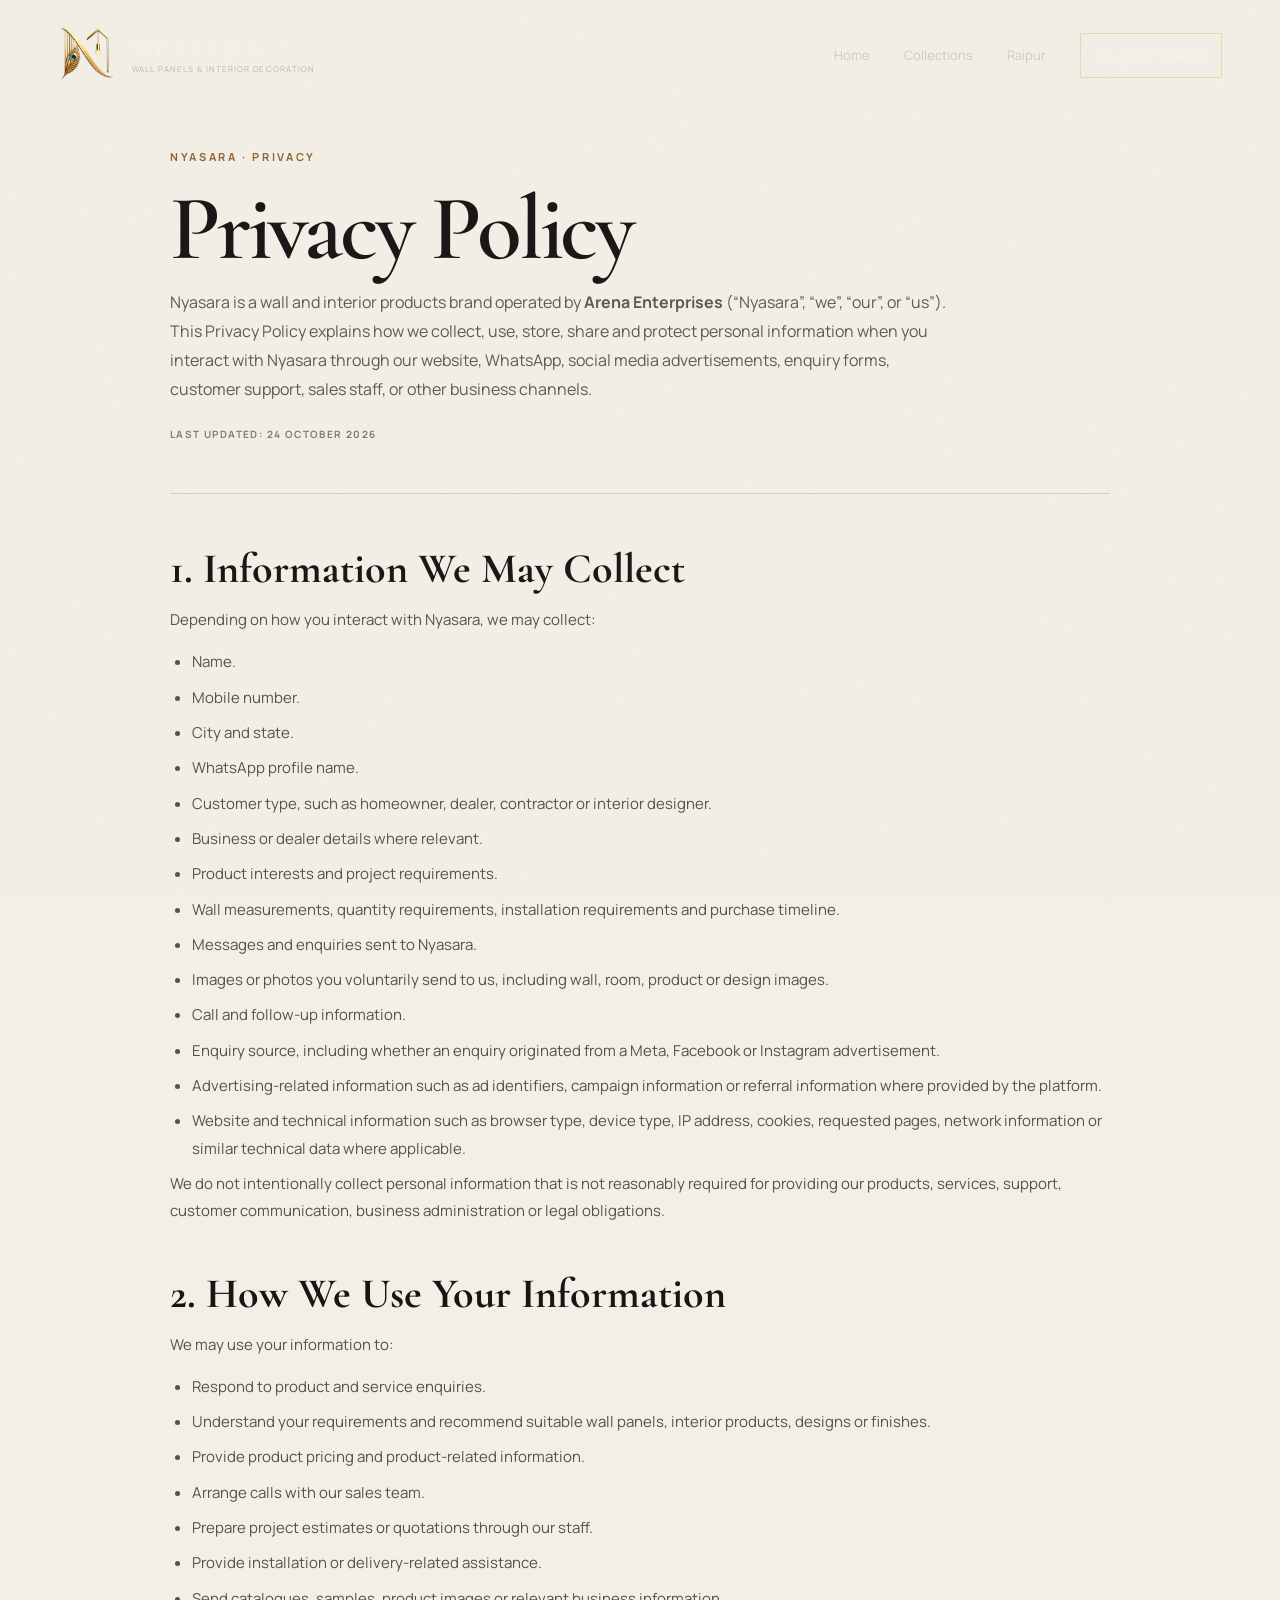
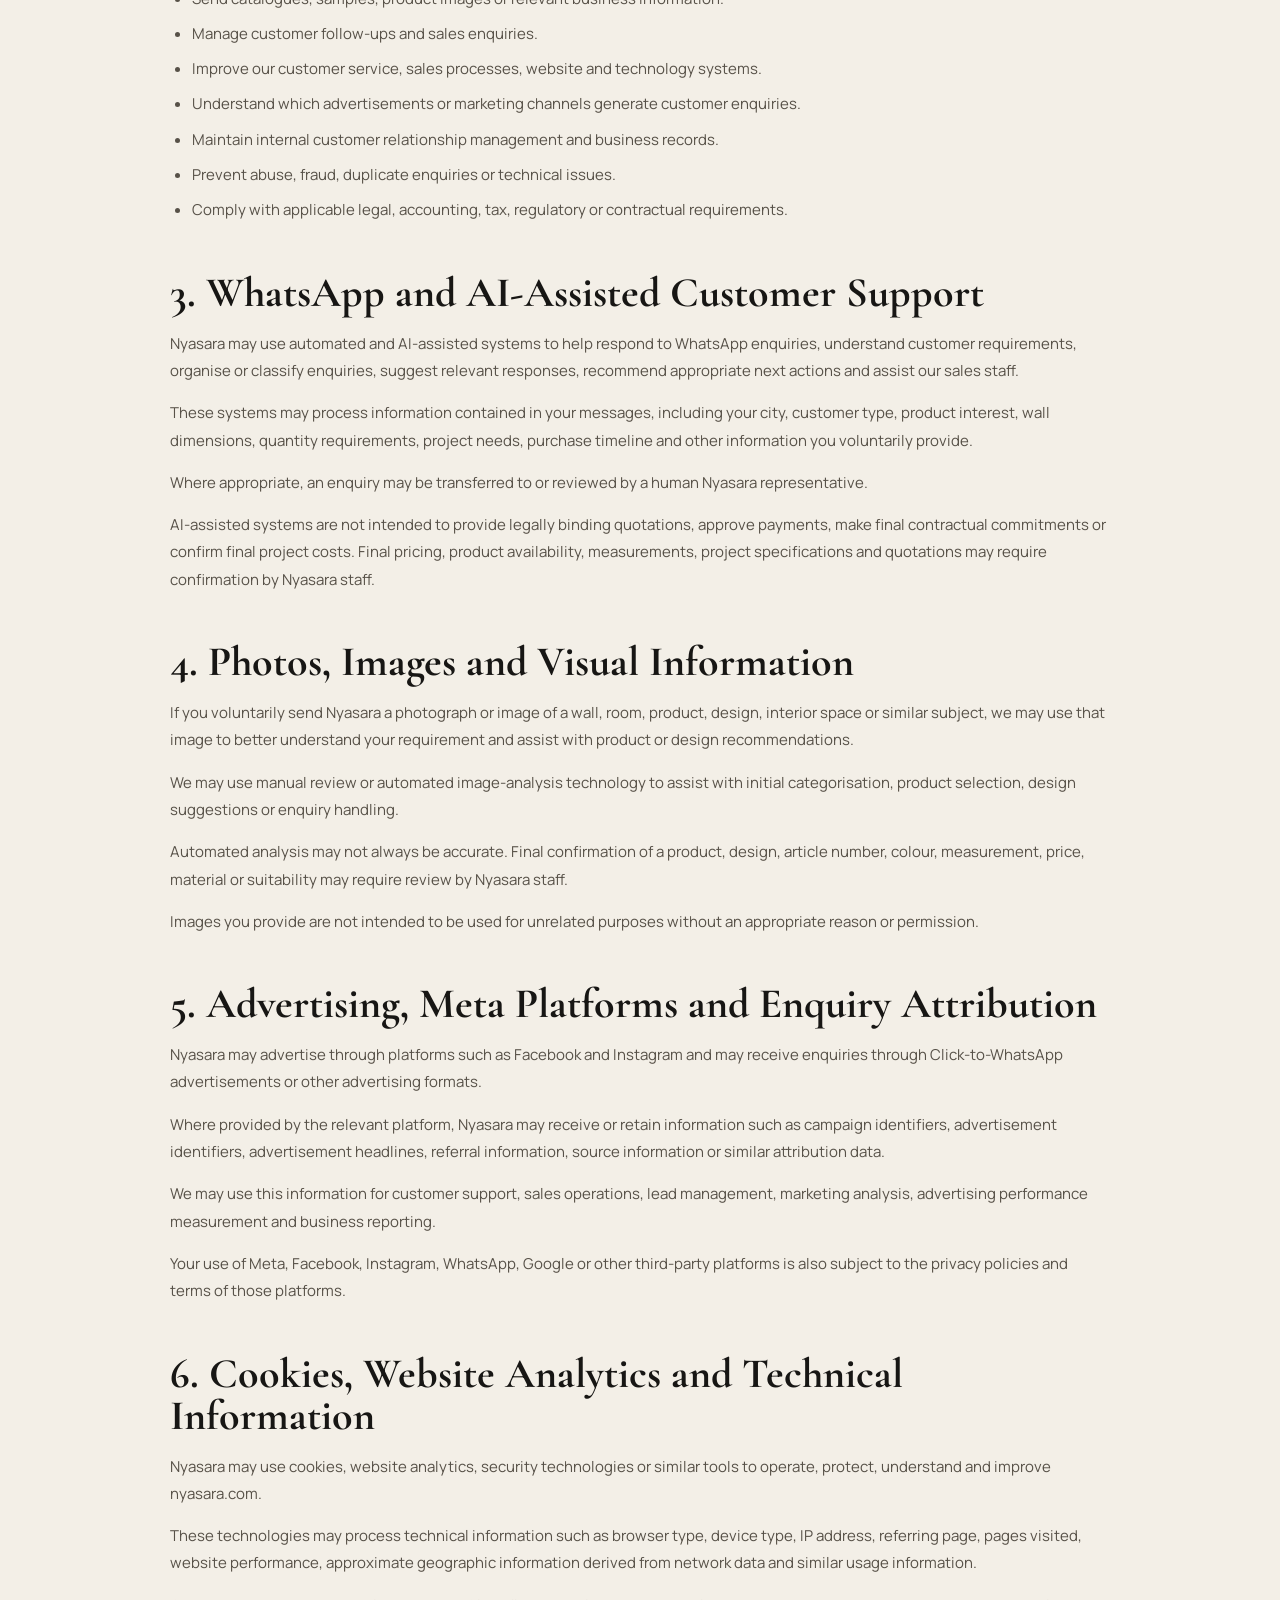
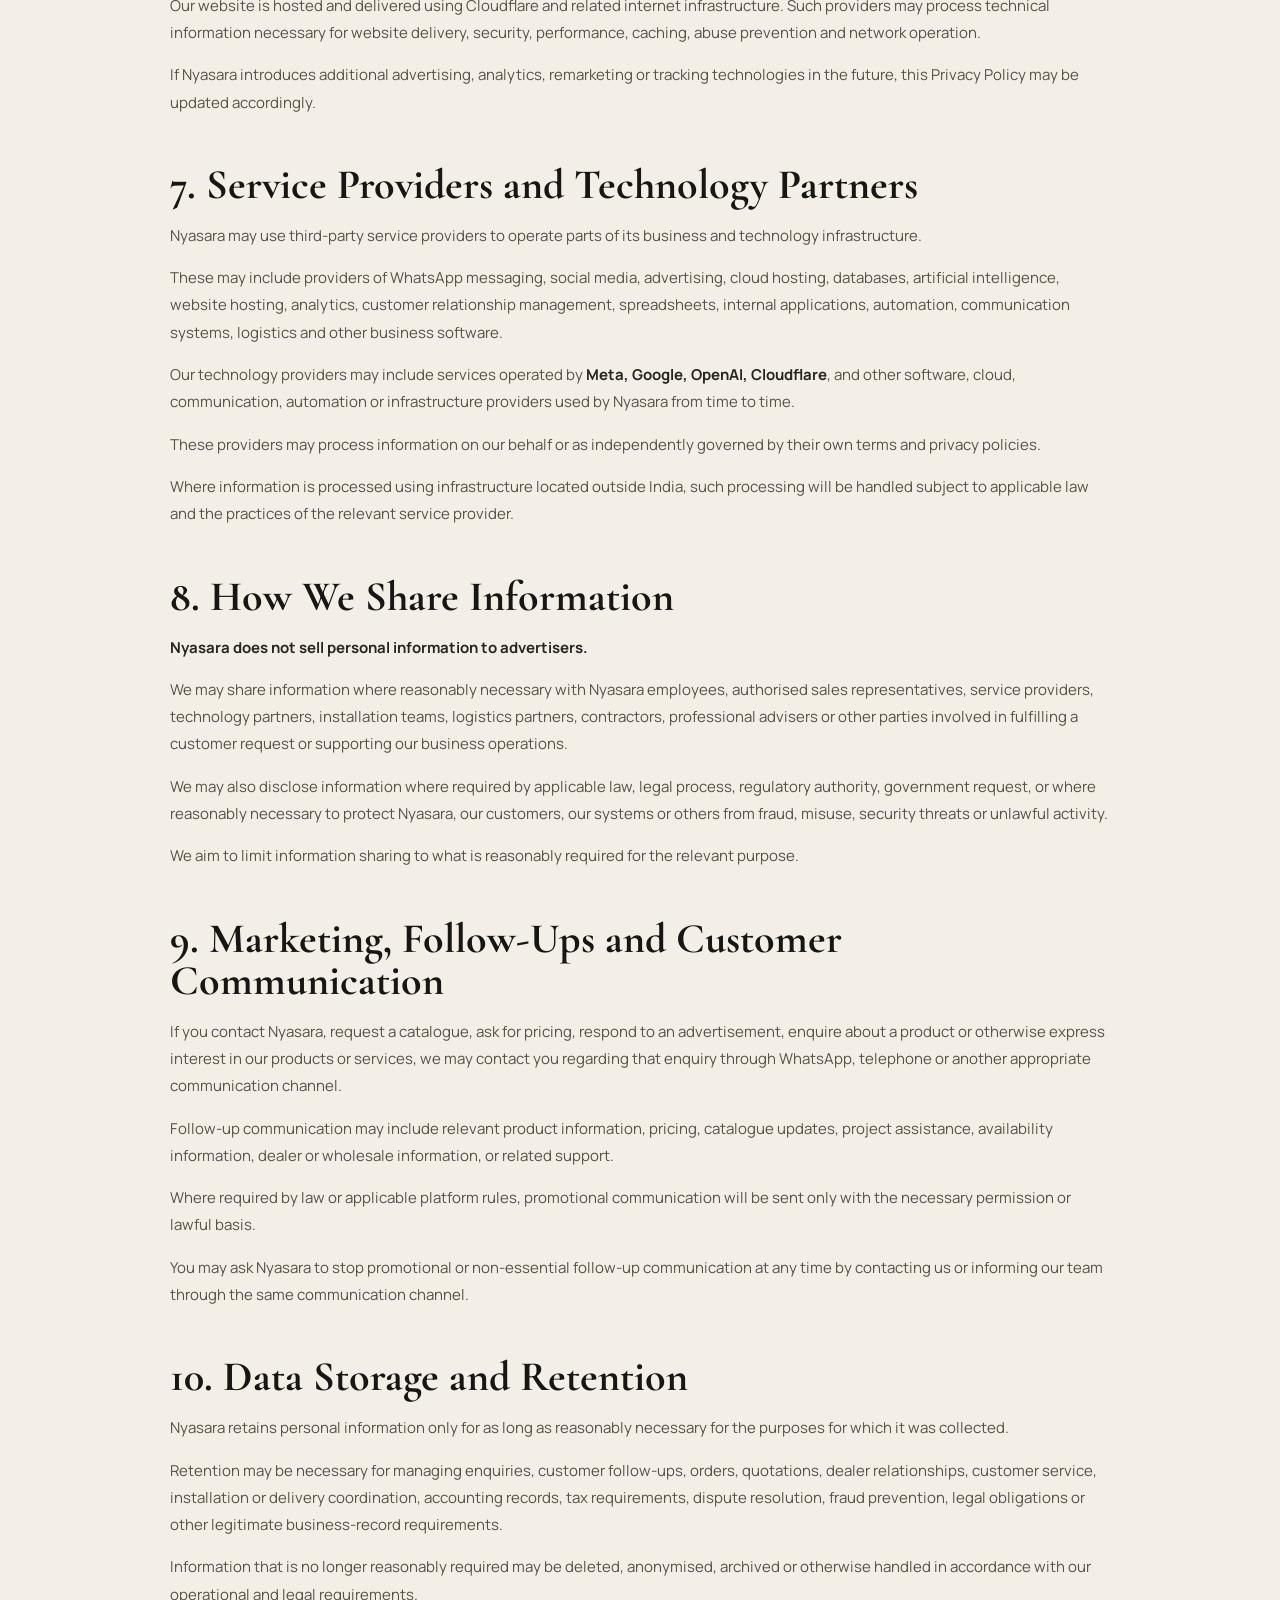
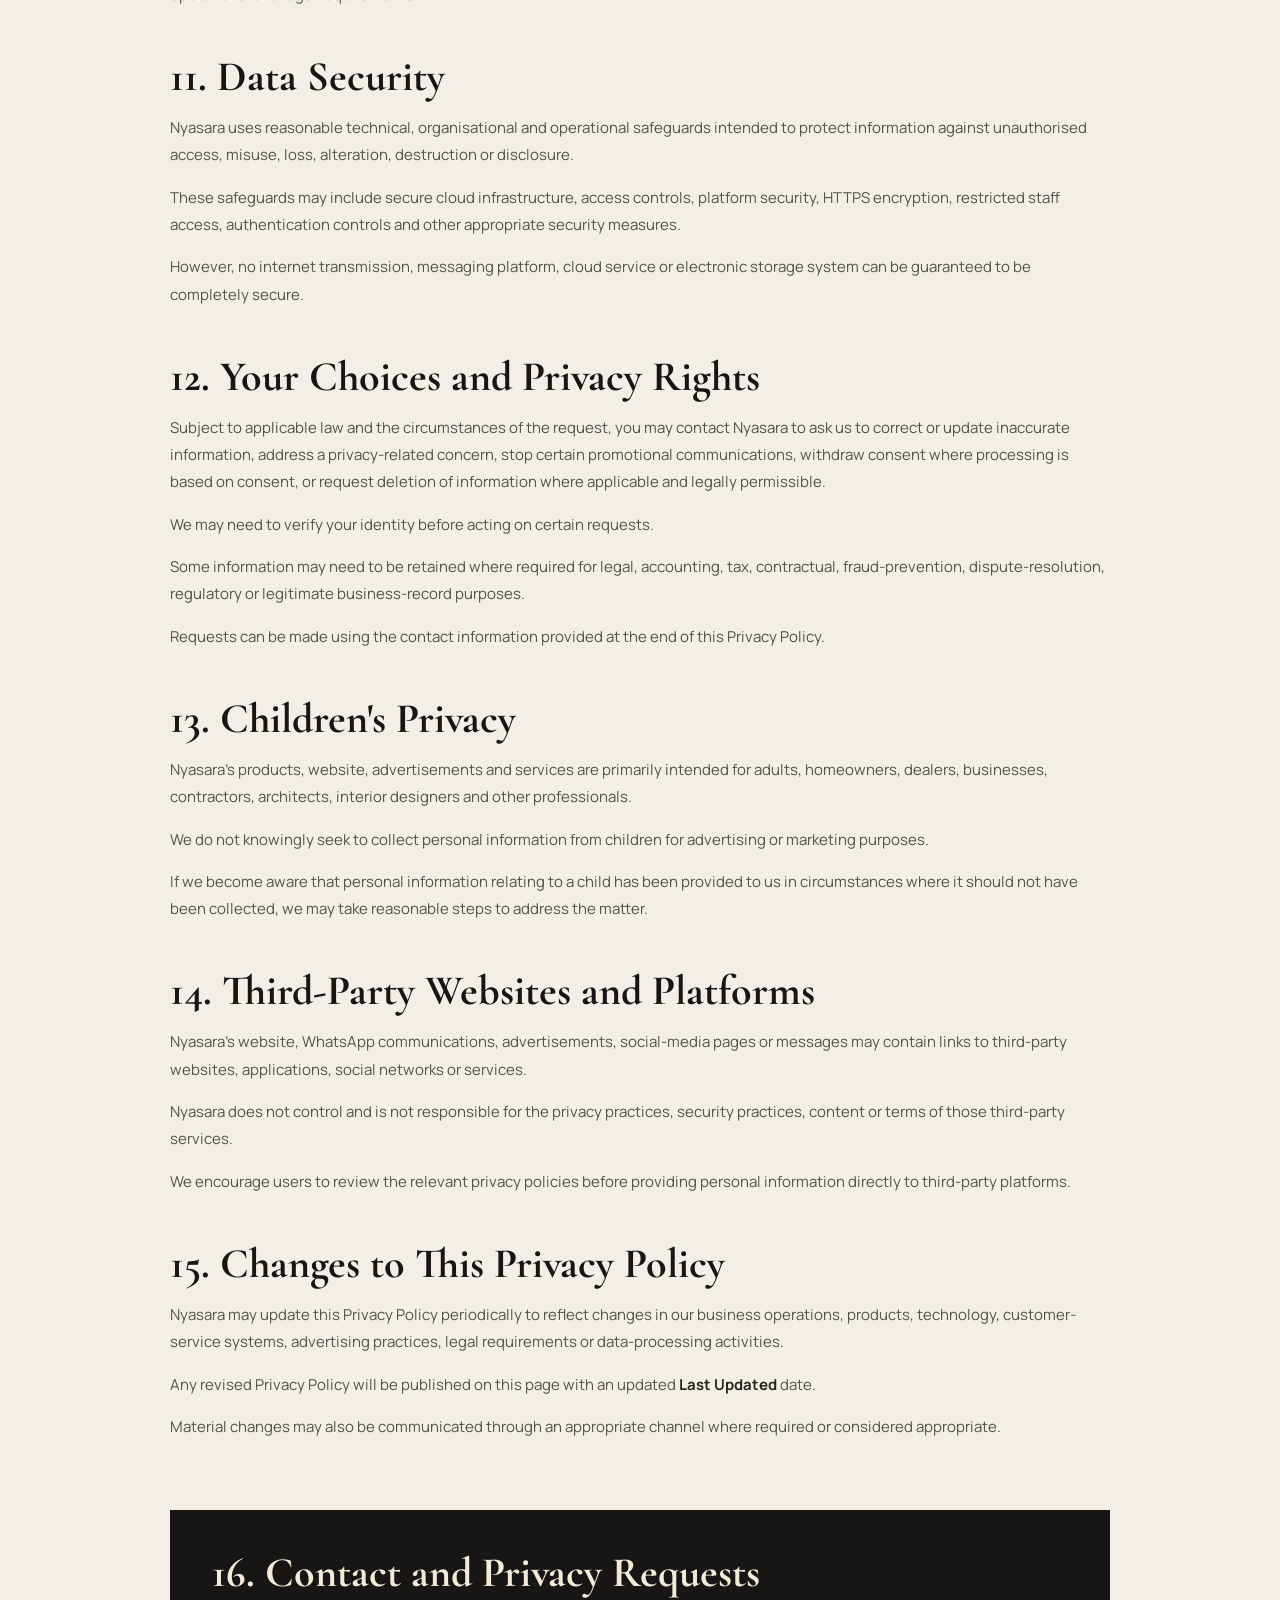
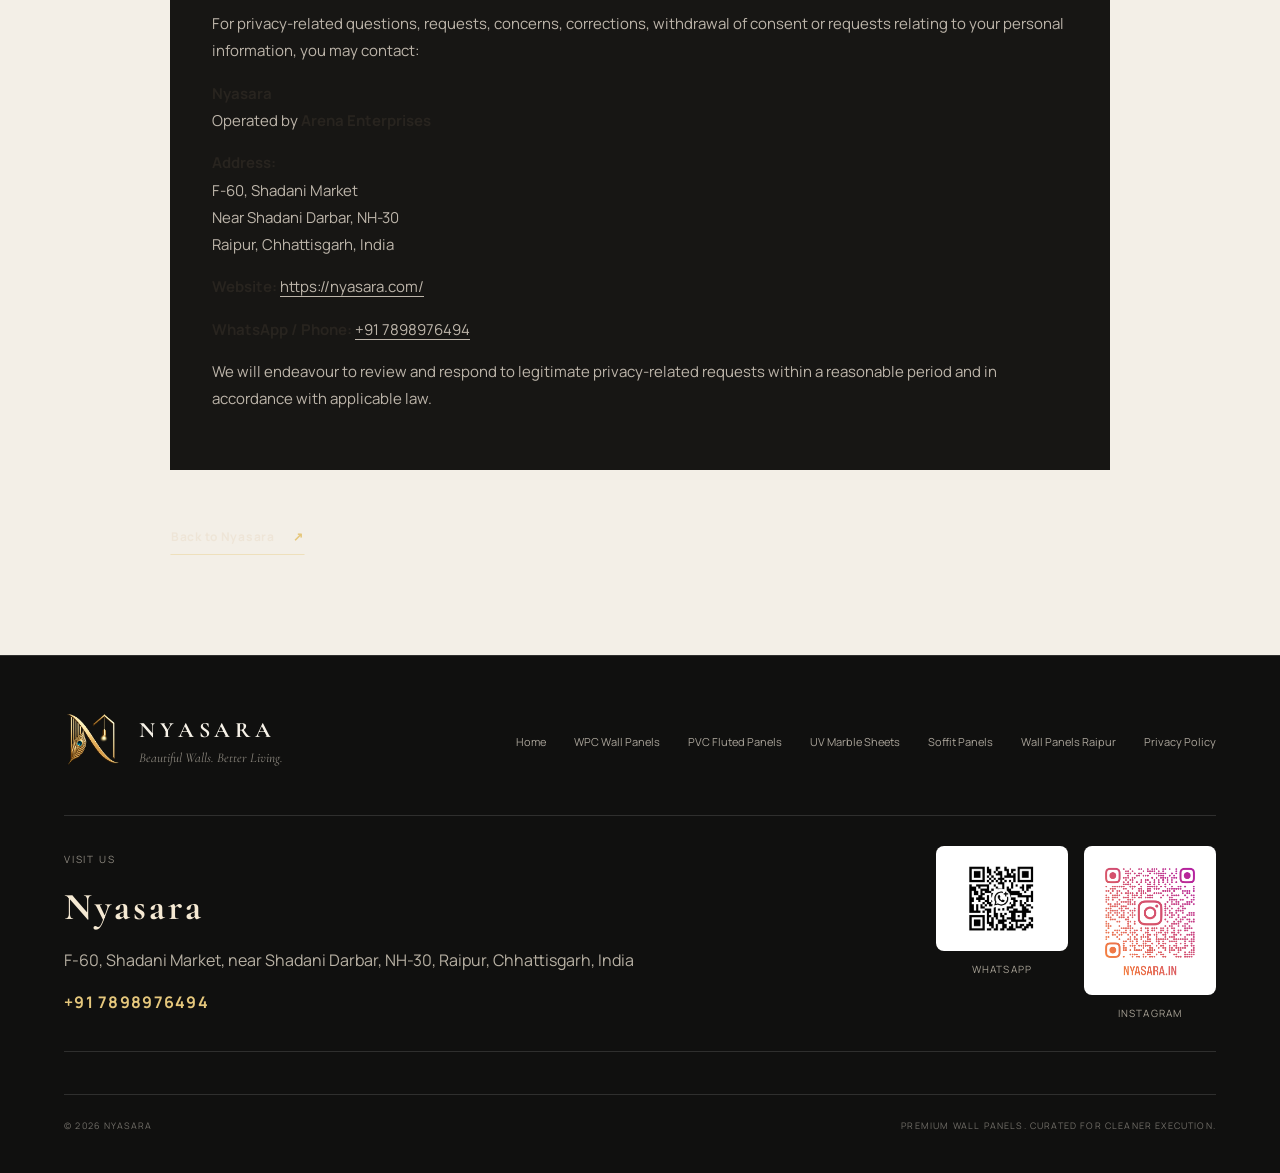
==== privacy-policy/index.html @ 308f6e04 "Rename └── index.html to index.html" ====
<!DOCTYPE html>
<html lang="en">
<head>
  <meta charset="UTF-8" />
  <meta name="viewport" content="width=device-width, initial-scale=1.0" />

  <meta
    name="description"
    content="Read the Nyasara Privacy Policy to understand how Arena Enterprises collects, uses, stores and protects information shared through nyasara.com, WhatsApp, social media, advertisements and customer support."
  />

  <meta name="theme-color" content="#10100f" />

  <title>Privacy Policy | Nyasara</title>

  <link rel="canonical" href="https://nyasara.com/privacy-policy/" />

  <link
    rel="icon"
    type="image/png"
    sizes="192x192"
    href="/assets/favicon-nyasara-192.png"
  />

  <link rel="preconnect" href="https://fonts.googleapis.com">
  <link rel="preconnect" href="https://fonts.gstatic.com" crossorigin>
  <link
    href="https://fonts.googleapis.com/css2?family=Cormorant+Garamond:wght@500;600;700&family=Manrope:wght@400;500;600;700&display=swap"
    rel="stylesheet"
  >

  <link rel="stylesheet" href="/styles.css" />

  <style>
    .privacy-page {
      min-height: 100vh;
      padding: 148px 24px 100px;
      background: #f3efe7;
      color: #171614;
    }

    .privacy-wrap {
      max-width: 940px;
      margin: 0 auto;
    }

    .privacy-hero {
      padding-bottom: 48px;
      margin-bottom: 54px;
      border-bottom: 1px solid rgba(23, 22, 20, .14);
    }

    .privacy-hero h1 {
      margin: 10px 0 18px;
      font-family: "Cormorant Garamond", serif;
      font-size: clamp(56px, 8vw, 92px);
      line-height: .9;
      letter-spacing: -.035em;
      color: #171614;
    }

    .privacy-hero > p:not(.eyebrow) {
      max-width: 790px;
      margin: 0;
      color: #5f594f;
      font-size: 16px;
      line-height: 1.8;
    }

    .privacy-updated {
      display: inline-block;
      margin-top: 22px;
      color: #857b6d;
      font-size: 10px;
      font-weight: 700;
      letter-spacing: .14em;
      text-transform: uppercase;
    }

    .privacy-section {
      margin-bottom: 48px;
    }

    .privacy-section h2 {
      margin: 0 0 16px;
      font-family: "Cormorant Garamond", serif;
      font-size: clamp(31px, 4vw, 42px);
      line-height: 1;
      color: #171614;
    }

    .privacy-section p,
    .privacy-section li {
      color: #575148;
      font-size: 15px;
      line-height: 1.82;
    }

    .privacy-section p {
      margin: 0 0 15px;
    }

    .privacy-section ul {
      margin: 14px 0 0;
      padding-left: 22px;
    }

    .privacy-section li {
      margin-bottom: 8px;
    }

    .privacy-section strong {
      color: #28241f;
    }

    .privacy-note {
      margin: 54px 0;
      padding: 28px 30px;
      border-left: 3px solid #b88a45;
      background: #e8e0d3;
    }

    .privacy-note p {
      margin: 0;
      color: #50483f;
    }

    .privacy-contact {
      margin-top: 70px;
      padding: 42px;
      background: #171614;
      color: #fff;
    }

    .privacy-contact h2 {
      color: #f4ead8;
    }

    .privacy-contact p,
    .privacy-contact a {
      color: #bdb5aa;
    }

    .privacy-contact a {
      text-decoration: underline;
      text-underline-offset: 4px;
    }

    .privacy-back {
      margin-top: 44px;
    }

    @media (max-width: 760px) {
      .privacy-page {
        padding: 118px 18px 74px;
      }

      .privacy-hero {
        padding-bottom: 36px;
        margin-bottom: 42px;
      }

      .privacy-section {
        margin-bottom: 40px;
      }

      .privacy-contact {
        padding: 28px 22px;
      }
    }
  </style>
</head>

<body>

  <div class="grain" aria-hidden="true"></div>

  <header class="site-header" id="top">
    <a class="brand" href="/" aria-label="Nyasara home">
      <img src="/assets/nyasara-logo-master.png" alt="Nyasara" />
      <span class="brand-copy">
        <strong>NYASARA</strong>
        <small>Wall Panels & Interior Decoration</small>
      </span>
    </a>

    <button
      class="menu-toggle"
      aria-expanded="false"
      aria-controls="site-nav"
      aria-label="Open navigation"
    >
      <span></span><span></span>
    </button>

    <nav class="site-nav" id="site-nav">
      <a href="/">Home</a>
      <a href="/#collections">Collections</a>
      <a href="/wall-panels-raipur/">Raipur</a>
      <a
        href="https://wa.me/917898976494?text=Hi%20Nyasara%2C%20I%27d%20like%20to%20get%20in%20touch."
        target="_blank"
        rel="noopener noreferrer"
        class="nav-cta"
      >
        Contact Nyasara
      </a>
    </nav>
  </header>

  <main class="privacy-page">
    <div class="privacy-wrap">

      <section class="privacy-hero">
        <p class="eyebrow dark">Nyasara · Privacy</p>
        <h1>Privacy Policy</h1>
        <p>
          Nyasara is a wall and interior products brand operated by
          <strong>Arena Enterprises</strong> (“Nyasara”, “we”, “our”, or “us”).
          This Privacy Policy explains how we collect, use, store, share and
          protect personal information when you interact with Nyasara through
          our website, WhatsApp, social media advertisements, enquiry forms,
          customer support, sales staff, or other business channels.
        </p>
        <span class="privacy-updated">Last Updated: 24 October 2026</span>
      </section>

      <section class="privacy-section">
        <h2>1. Information We May Collect</h2>
        <p>Depending on how you interact with Nyasara, we may collect:</p>
        <ul>
          <li>Name.</li>
          <li>Mobile number.</li>
          <li>City and state.</li>
          <li>WhatsApp profile name.</li>
          <li>Customer type, such as homeowner, dealer, contractor or interior designer.</li>
          <li>Business or dealer details where relevant.</li>
          <li>Product interests and project requirements.</li>
          <li>Wall measurements, quantity requirements, installation requirements and purchase timeline.</li>
          <li>Messages and enquiries sent to Nyasara.</li>
          <li>Images or photos you voluntarily send to us, including wall, room, product or design images.</li>
          <li>Call and follow-up information.</li>
          <li>Enquiry source, including whether an enquiry originated from a Meta, Facebook or Instagram advertisement.</li>
          <li>Advertising-related information such as ad identifiers, campaign information or referral information where provided by the platform.</li>
          <li>Website and technical information such as browser type, device type, IP address, cookies, requested pages, network information or similar technical data where applicable.</li>
        </ul>
        <p>
          We do not intentionally collect personal information that is not
          reasonably required for providing our products, services, support,
          customer communication, business administration or legal obligations.
        </p>
      </section>

      <section class="privacy-section">
        <h2>2. How We Use Your Information</h2>
        <p>We may use your information to:</p>
        <ul>
          <li>Respond to product and service enquiries.</li>
          <li>Understand your requirements and recommend suitable wall panels, interior products, designs or finishes.</li>
          <li>Provide product pricing and product-related information.</li>
          <li>Arrange calls with our sales team.</li>
          <li>Prepare project estimates or quotations through our staff.</li>
          <li>Provide installation or delivery-related assistance.</li>
          <li>Send catalogues, samples, product images or relevant business information.</li>
          <li>Manage customer follow-ups and sales enquiries.</li>
          <li>Improve our customer service, sales processes, website and technology systems.</li>
          <li>Understand which advertisements or marketing channels generate customer enquiries.</li>
          <li>Maintain internal customer relationship management and business records.</li>
          <li>Prevent abuse, fraud, duplicate enquiries or technical issues.</li>
          <li>Comply with applicable legal, accounting, tax, regulatory or contractual requirements.</li>
        </ul>
      </section>

      <section class="privacy-section">
        <h2>3. WhatsApp and AI-Assisted Customer Support</h2>
        <p>
          Nyasara may use automated and AI-assisted systems to help respond to
          WhatsApp enquiries, understand customer requirements, organise or
          classify enquiries, suggest relevant responses, recommend appropriate
          next actions and assist our sales staff.
        </p>
        <p>
          These systems may process information contained in your messages,
          including your city, customer type, product interest, wall dimensions,
          quantity requirements, project needs, purchase timeline and other
          information you voluntarily provide.
        </p>
        <p>
          Where appropriate, an enquiry may be transferred to or reviewed by a
          human Nyasara representative.
        </p>
        <p>
          AI-assisted systems are not intended to provide legally binding
          quotations, approve payments, make final contractual commitments or
          confirm final project costs. Final pricing, product availability,
          measurements, project specifications and quotations may require
          confirmation by Nyasara staff.
        </p>
      </section>

      <section class="privacy-section">
        <h2>4. Photos, Images and Visual Information</h2>
        <p>
          If you voluntarily send Nyasara a photograph or image of a wall,
          room, product, design, interior space or similar subject, we may use
          that image to better understand your requirement and assist with
          product or design recommendations.
        </p>
        <p>
          We may use manual review or automated image-analysis technology to
          assist with initial categorisation, product selection, design
          suggestions or enquiry handling.
        </p>
        <p>
          Automated analysis may not always be accurate. Final confirmation of
          a product, design, article number, colour, measurement, price,
          material or suitability may require review by Nyasara staff.
        </p>
        <p>
          Images you provide are not intended to be used for unrelated purposes
          without an appropriate reason or permission.
        </p>
      </section>

      <section class="privacy-section">
        <h2>5. Advertising, Meta Platforms and Enquiry Attribution</h2>
        <p>
          Nyasara may advertise through platforms such as Facebook and
          Instagram and may receive enquiries through Click-to-WhatsApp
          advertisements or other advertising formats.
        </p>
        <p>
          Where provided by the relevant platform, Nyasara may receive or
          retain information such as campaign identifiers, advertisement
          identifiers, advertisement headlines, referral information, source
          information or similar attribution data.
        </p>
        <p>
          We may use this information for customer support, sales operations,
          lead management, marketing analysis, advertising performance
          measurement and business reporting.
        </p>
        <p>
          Your use of Meta, Facebook, Instagram, WhatsApp, Google or other
          third-party platforms is also subject to the privacy policies and
          terms of those platforms.
        </p>
      </section>

      <section class="privacy-section">
        <h2>6. Cookies, Website Analytics and Technical Information</h2>
        <p>
          Nyasara may use cookies, website analytics, security technologies or
          similar tools to operate, protect, understand and improve nyasara.com.
        </p>
        <p>
          These technologies may process technical information such as browser
          type, device type, IP address, referring page, pages visited, website
          performance, approximate geographic information derived from network
          data and similar usage information.
        </p>
        <p>
          Our website is hosted and delivered using Cloudflare and related
          internet infrastructure. Such providers may process technical
          information necessary for website delivery, security, performance,
          caching, abuse prevention and network operation.
        </p>
        <p>
          If Nyasara introduces additional advertising, analytics, remarketing
          or tracking technologies in the future, this Privacy Policy may be
          updated accordingly.
        </p>
      </section>

      <section class="privacy-section">
        <h2>7. Service Providers and Technology Partners</h2>
        <p>
          Nyasara may use third-party service providers to operate parts of its
          business and technology infrastructure.
        </p>
        <p>
          These may include providers of WhatsApp messaging, social media,
          advertising, cloud hosting, databases, artificial intelligence,
          website hosting, analytics, customer relationship management,
          spreadsheets, internal applications, automation, communication
          systems, logistics and other business software.
        </p>
        <p>
          Our technology providers may include services operated by
          <strong>Meta, Google, OpenAI, Cloudflare</strong>, and other software,
          cloud, communication, automation or infrastructure providers used by
          Nyasara from time to time.
        </p>
        <p>
          These providers may process information on our behalf or as
          independently governed by their own terms and privacy policies.
        </p>
        <p>
          Where information is processed using infrastructure located outside
          India, such processing will be handled subject to applicable law and
          the practices of the relevant service provider.
        </p>
      </section>

      <section class="privacy-section">
        <h2>8. How We Share Information</h2>
        <p><strong>Nyasara does not sell personal information to advertisers.</strong></p>
        <p>
          We may share information where reasonably necessary with Nyasara
          employees, authorised sales representatives, service providers,
          technology partners, installation teams, logistics partners,
          contractors, professional advisers or other parties involved in
          fulfilling a customer request or supporting our business operations.
        </p>
        <p>
          We may also disclose information where required by applicable law,
          legal process, regulatory authority, government request, or where
          reasonably necessary to protect Nyasara, our customers, our systems or
          others from fraud, misuse, security threats or unlawful activity.
        </p>
        <p>
          We aim to limit information sharing to what is reasonably required for
          the relevant purpose.
        </p>
      </section>

      <section class="privacy-section">
        <h2>9. Marketing, Follow-Ups and Customer Communication</h2>
        <p>
          If you contact Nyasara, request a catalogue, ask for pricing, respond
          to an advertisement, enquire about a product or otherwise express
          interest in our products or services, we may contact you regarding
          that enquiry through WhatsApp, telephone or another appropriate
          communication channel.
        </p>
        <p>
          Follow-up communication may include relevant product information,
          pricing, catalogue updates, project assistance, availability
          information, dealer or wholesale information, or related support.
        </p>
        <p>
          Where required by law or applicable platform rules, promotional
          communication will be sent only with the necessary permission or
          lawful basis.
        </p>
        <p>
          You may ask Nyasara to stop promotional or non-essential follow-up
          communication at any time by contacting us or informing our team
          through the same communication channel.
        </p>
      </section>

      <section class="privacy-section">
        <h2>10. Data Storage and Retention</h2>
        <p>
          Nyasara retains personal information only for as long as reasonably
          necessary for the purposes for which it was collected.
        </p>
        <p>
          Retention may be necessary for managing enquiries, customer
          follow-ups, orders, quotations, dealer relationships, customer
          service, installation or delivery coordination, accounting records,
          tax requirements, dispute resolution, fraud prevention, legal
          obligations or other legitimate business-record requirements.
        </p>
        <p>
          Information that is no longer reasonably required may be deleted,
          anonymised, archived or otherwise handled in accordance with our
          operational and legal requirements.
        </p>
      </section>

      <section class="privacy-section">
        <h2>11. Data Security</h2>
        <p>
          Nyasara uses reasonable technical, organisational and operational
          safeguards intended to protect information against unauthorised
          access, misuse, loss, alteration, destruction or disclosure.
        </p>
        <p>
          These safeguards may include secure cloud infrastructure, access
          controls, platform security, HTTPS encryption, restricted staff
          access, authentication controls and other appropriate security
          measures.
        </p>
        <p>
          However, no internet transmission, messaging platform, cloud service
          or electronic storage system can be guaranteed to be completely
          secure.
        </p>
      </section>

      <section class="privacy-section">
        <h2>12. Your Choices and Privacy Rights</h2>
        <p>
          Subject to applicable law and the circumstances of the request, you
          may contact Nyasara to ask us to correct or update inaccurate
          information, address a privacy-related concern, stop certain
          promotional communications, withdraw consent where processing is
          based on consent, or request deletion of information where applicable
          and legally permissible.
        </p>
        <p>
          We may need to verify your identity before acting on certain requests.
        </p>
        <p>
          Some information may need to be retained where required for legal,
          accounting, tax, contractual, fraud-prevention, dispute-resolution,
          regulatory or legitimate business-record purposes.
        </p>
        <p>
          Requests can be made using the contact information provided at the end
          of this Privacy Policy.
        </p>
      </section>

      <section class="privacy-section">
        <h2>13. Children's Privacy</h2>
        <p>
          Nyasara's products, website, advertisements and services are primarily
          intended for adults, homeowners, dealers, businesses, contractors,
          architects, interior designers and other professionals.
        </p>
        <p>
          We do not knowingly seek to collect personal information from children
          for advertising or marketing purposes.
        </p>
        <p>
          If we become aware that personal information relating to a child has
          been provided to us in circumstances where it should not have been
          collected, we may take reasonable steps to address the matter.
        </p>
      </section>

      <section class="privacy-section">
        <h2>14. Third-Party Websites and Platforms</h2>
        <p>
          Nyasara's website, WhatsApp communications, advertisements,
          social-media pages or messages may contain links to third-party
          websites, applications, social networks or services.
        </p>
        <p>
          Nyasara does not control and is not responsible for the privacy
          practices, security practices, content or terms of those third-party
          services.
        </p>
        <p>
          We encourage users to review the relevant privacy policies before
          providing personal information directly to third-party platforms.
        </p>
      </section>

      <section class="privacy-section">
        <h2>15. Changes to This Privacy Policy</h2>
        <p>
          Nyasara may update this Privacy Policy periodically to reflect changes
          in our business operations, products, technology, customer-service
          systems, advertising practices, legal requirements or data-processing
          activities.
        </p>
        <p>
          Any revised Privacy Policy will be published on this page with an
          updated <strong>Last Updated</strong> date.
        </p>
        <p>
          Material changes may also be communicated through an appropriate
          channel where required or considered appropriate.
        </p>
      </section>

      <section class="privacy-section privacy-contact">
        <h2>16. Contact and Privacy Requests</h2>
        <p>
          For privacy-related questions, requests, concerns, corrections,
          withdrawal of consent or requests relating to your personal
          information, you may contact:
        </p>
        <p>
          <strong>Nyasara</strong><br>
          Operated by <strong>Arena Enterprises</strong>
        </p>
        <p>
          <strong>Address:</strong><br>
          F-60, Shadani Market<br>
          Near Shadani Darbar, NH-30<br>
          Raipur, Chhattisgarh, India
        </p>
        <p>
          <strong>Website:</strong>
          <a href="https://nyasara.com/">https://nyasara.com/</a>
        </p>
        <p>
          <strong>WhatsApp / Phone:</strong>
          <a href="tel:+917898976494">+91 7898976494</a>
        </p>
        <p>
          We will endeavour to review and respond to legitimate privacy-related
          requests within a reasonable period and in accordance with applicable
          law.
        </p>
      </section>

      <div class="privacy-back">
        <a class="button button-text" href="/">
          Back to Nyasara <span>↗</span>
        </a>
      </div>

    </div>
  </main>

  <footer>
    <a class="footer-brand" href="/">
      <img src="/assets/nyasara-logo-master.png" alt="Nyasara" />
      <div>
        <strong>NYASARA</strong>
        <small>Beautiful Walls. Better Living.</small>
      </div>
    </a>

    <div class="footer-links">
      <a href="/">Home</a>
      <a href="/wpc-wall-panels/">WPC Wall Panels</a>
      <a href="/pvc-fluted-panels/">PVC Fluted Panels</a>
      <a href="/uv-marble-sheets/">UV Marble Sheets</a>
      <a href="/soffit-panels/">Soffit Panels</a>
      <a href="/wall-panels-raipur/">Wall Panels Raipur</a>
      <a href="/privacy-policy/">Privacy Policy</a>
    </div>

    <div class="footer-contact-card">
      <div class="footer-contact-copy">
        <small>Visit us</small>
        <h3>Nyasara</h3>
        <p>
          F-60, Shadani Market, near Shadani Darbar,
          NH-30, Raipur, Chhattisgarh, India
        </p>
        <a href="tel:+917898976494">+91 7898976494</a>
      </div>

      <div class="footer-qr footer-qr-row">
        <div class="footer-qr-item">
          <img src="/assets/nyasara-qr-code.jpg" alt="WhatsApp QR code for Nyasara" />
          <span>WhatsApp</span>
        </div>

        <div class="footer-qr-item">
          <img src="/assets/nyasara-instagram-qr.png" alt="Instagram QR code for Nyasara" />
          <span>Instagram</span>
        </div>
      </div>
    </div>

    <div class="footer-meta">
      <span>© <span id="year"></span> Nyasara</span>
      <span>Premium wall panels. Curated for cleaner execution.</span>
    </div>
  </footer>

  <script src="/script.js"></script>
</body>
</html>
---- styles.css ----
:root {
  --ink: #10100f;
  --ink-soft: #1a1916;
  --paper: #f3efe7;
  --paper-deep: #e9e1d3;
  --gold: #c89a4a;
  --gold-light: #e5c77c;
  --gold-dark: #8f652e;
  --teal: #245f61;
  --muted: #aca69b;
  --line-dark: rgba(255,255,255,.13);
  --line-light: rgba(22,20,17,.14);
  --serif: "Cormorant Garamond", Georgia, serif;
  --sans: "Manrope", Arial, sans-serif;
  --max: 1440px;
}

* { box-sizing: border-box; }
html { scroll-behavior: smooth; }
body {
  margin: 0;
  color: #f7f2e8;
  background: var(--ink);
  font-family: var(--sans);
  font-size: 16px;
  line-height: 1.6;
  overflow-x: hidden;
}
body.menu-open { overflow: hidden; }
img { display: block; max-width: 100%; }
a { color: inherit; text-decoration: none; }
button, input, textarea, select { font: inherit; }
::selection { background: var(--gold); color: var(--ink); }

.grain {
  position: fixed; inset: 0; z-index: 999; pointer-events: none; opacity: .045;
  background-image: url("data:image/svg+xml,%3Csvg viewBox='0 0 220 220' xmlns='http://www.w3.org/2000/svg'%3E%3Cfilter id='n'%3E%3CfeTurbulence type='fractalNoise' baseFrequency='.9' numOctaves='4' stitchTiles='stitch'/%3E%3C/filter%3E%3Crect width='100%25' height='100%25' filter='url(%23n)' opacity='.8'/%3E%3C/svg%3E");
}

.site-header {
  position: absolute; z-index: 100; top: 0; left: 0; width: 100%;
  display: flex; align-items: center; justify-content: space-between;
  padding: 24px clamp(24px, 4.5vw, 72px);
}
.brand { display: flex; align-items: center; gap: 12px; }
.brand img { width: 62px; height: auto; object-fit: contain; flex: 0 0 auto; }
.brand-copy { display: flex; flex-direction: column; line-height: 1.15; }
.brand-copy strong { font-family: var(--serif); font-size: 22px; letter-spacing: .2em; font-weight: 600; }
.brand-copy small { color: #bdb6aa; font-size: 8px; letter-spacing: .14em; text-transform: uppercase; }
.site-nav { display: flex; align-items: center; gap: 34px; font-size: 13px; }
.site-nav a:not(.nav-cta) { color: #d0cbc1; transition: color .25s ease; }
.site-nav a:not(.nav-cta):hover { color: var(--gold-light); }
.nav-cta { border: 1px solid rgba(229,199,124,.55); padding: 11px 18px; transition: .25s ease; }
.nav-cta:hover { background: var(--gold); border-color: var(--gold); color: var(--ink); }
.menu-toggle { display: none; width: 44px; height: 44px; background: none; border: 1px solid var(--line-dark); padding: 12px; }
.menu-toggle span { display: block; height: 1px; background: #fff; margin: 5px 0; }

.hero {
  min-height: 890px; display: grid; grid-template-columns: .88fr 1.12fr;
  max-width: var(--max); margin: 0 auto; padding: 140px clamp(24px, 4.5vw, 72px) 70px;
  gap: clamp(40px, 6vw, 96px); align-items: center;
}
.hero-copy { position: relative; z-index: 2; }
.eyebrow { margin: 0 0 22px; color: var(--gold-light); font-size: 11px; text-transform: uppercase; letter-spacing: .24em; font-weight: 700; }
.eyebrow.dark { color: var(--gold-dark); }
h1, h2, h3, p { margin-top: 0; }
h1 { font-family: var(--serif); font-size: clamp(64px, 7vw, 118px); line-height: .82; letter-spacing: -.05em; font-weight: 600; margin-bottom: 30px; }
h1 em { color: var(--gold-light); font-weight: 500; }
.hero-lede { color: #c3bcaf; max-width: 600px; font-size: clamp(16px, 1.2vw, 19px); line-height: 1.85; }
.hero-actions { display: flex; align-items: center; gap: 26px; margin: 38px 0 54px; flex-wrap: wrap; }
.button { display: inline-flex; align-items: center; justify-content: center; min-height: 52px; padding: 0 24px; font-size: 12px; font-weight: 700; letter-spacing: .06em; border: 1px solid transparent; cursor: pointer; transition: transform .25s ease, background .25s ease, color .25s ease, border-color .25s ease; }
.button:hover { transform: translateY(-2px); }
.button-primary { background: linear-gradient(135deg, var(--gold-light), var(--gold)); color: var(--ink); }
.button-text { min-height: auto; padding: 8px 0; border-bottom: 1px solid rgba(229,199,124,.4); color: #eee5d7; }
.button-text span { margin-left: 18px; color: var(--gold-light); }
.button-text.light { color: #f4ecdd; }
.button-outline { border-color: rgba(255,255,255,.28); color: #fff; }
.button-outline:hover { background: #fff; color: var(--ink); }
.hero-trust { display: flex; gap: 0; border-top: 1px solid var(--line-dark); border-bottom: 1px solid var(--line-dark); max-width: 610px; }
.hero-trust div { flex: 1; display: flex; align-items: center; gap: 12px; padding: 16px 12px 16px 0; }
.hero-trust div + div { border-left: 1px solid var(--line-dark); padding-left: 18px; }
.hero-trust strong { color: var(--gold); font-family: var(--serif); font-size: 26px; }
.hero-trust span { color: #aaa49a; text-transform: uppercase; font-size: 8px; letter-spacing: .13em; line-height: 1.5; }

.hero-visual { position: relative; min-width: 0; }
.scene { height: min(74vh, 680px); min-height: 570px; display: grid; grid-template-columns: .24fr .55fr .21fr; position: relative; overflow: hidden; box-shadow: 0 30px 90px rgba(0,0,0,.38); }
.scene::after { content:""; position:absolute; inset:0; background: linear-gradient(120deg,rgba(255,255,255,.09),transparent 22%,transparent 70%,rgba(0,0,0,.24)); pointer-events:none; }
.scene-wall { position: relative; }
.scene-wall-left { background: repeating-linear-gradient(90deg,#322b22 0 7px,#181714 7px 13px); border-right: 4px solid #ae7737; box-shadow: inset -20px 0 40px rgba(202,141,59,.15); }
.scene-wall-center { background: radial-gradient(circle at 42% 25%,#393732 0,#282724 40%,#1e1d1b 78%); display: flex; align-items: center; justify-content: center; }
.scene-wall-center::before { content:""; position:absolute; inset:0; background: linear-gradient(105deg,transparent 0 34%,rgba(255,255,255,.035) 34% 34.4%,transparent 34.4%); }
.scene-wall-right { background: linear-gradient(120deg,#252622,#111210); border-left: 1px solid rgba(255,255,255,.07); }
.scene-wall-right::before { content:""; position:absolute; width: 90%; height: 47%; right: -18%; top: 12%; border-radius: 100% 0 0 100%; background: radial-gradient(circle at 20% 50%,rgba(205,148,72,.21),transparent 65%); border-left: 1px solid rgba(221,178,100,.24); }
.hero-logo-lockup { width: 76%; text-align: center; transform: translateY(-24px); position: relative; z-index: 2; }
.hero-logo-lockup img { width: min(260px, 62%); margin: 0 auto 8px; filter: drop-shadow(0 10px 18px rgba(0,0,0,.28)); }
.hero-logo-lockup span { display: block; font-family: var(--serif); font-size: clamp(28px,3vw,50px); letter-spacing: .25em; color: var(--gold-light); line-height: 1; }
.hero-logo-lockup small { display: block; margin-top: 16px; color: #d3b77d; font-family: var(--serif); font-size: clamp(14px,1.3vw,21px); font-style: italic; }
.console { position:absolute; z-index:3; bottom: 0; left: 17%; width: 76%; height: 17%; background: linear-gradient(155deg,#3a352e,#171715); box-shadow: 0 -7px 28px rgba(0,0,0,.35); }
.console::before { content:""; position:absolute; inset:0 0 auto; height: 8px; background: linear-gradient(90deg,#66513b,#b07b3b,#4a3c30); }
.vase { position:absolute; right: 10%; bottom: 15%; z-index:4; width: 56px; height: 72px; background: linear-gradient(100deg,#141413,#4b4238); border-radius: 40% 40% 34% 34%; }
.vase i { position:absolute; bottom:62px; left:27px; width:1px; height:75px; background:#8d6a47; transform-origin:bottom; }
.vase i:nth-child(1){ transform:rotate(-18deg); }
.vase i:nth-child(2){ height:90px; transform:rotate(8deg); }
.vase i:nth-child(3){ height:68px; transform:rotate(24deg); }
.ambient-light { position:absolute; z-index:2; width:100px; height:100px; left:12%; bottom:8%; background:radial-gradient(circle,rgba(221,166,78,.23),transparent 68%); }
.brand-strip { display:flex; justify-content:center; align-items:center; gap:clamp(18px,3vw,48px); padding:22px 4vw; border-top:1px solid var(--line-dark); border-bottom:1px solid var(--line-dark); color:#b6afa3; font-size:9px; letter-spacing:.18em; text-transform:uppercase; white-space:nowrap; overflow:hidden; }
.brand-strip i { color:var(--gold); font-style:normal; }

.section { padding: clamp(86px, 9vw, 140px) clamp(24px, 5vw, 80px); }
.section-light { color:var(--ink); background:var(--paper); }
.section-heading { max-width:var(--max); margin:0 auto 70px; display:grid; grid-template-columns:1fr .62fr; gap:80px; align-items:end; }
.section-heading h2,.philosophy h2,.room-copy h2,.professional-card h2,.contact h2 { font-family:var(--serif); font-size:clamp(52px,5.4vw,86px); line-height:.9; letter-spacing:-.04em; font-weight:600; margin-bottom:0; }
.section-heading > p { color:#6d675e; margin-bottom:8px; max-width:580px; }
.collection-grid { max-width:var(--max); margin:0 auto; display:grid; grid-template-columns:1fr 1fr; gap:26px; }
.collection-card { min-height:590px; position:relative; overflow:hidden; display:flex; align-items:flex-end; color:#fff; background:#28241e; isolation:isolate; }
.collection-card::after { content:""; position:absolute; inset:0; background:linear-gradient(180deg,rgba(8,8,7,.05) 0%,rgba(8,8,7,.18) 44%,rgba(8,8,7,.88) 100%); z-index:1; }
.panel-art { position:absolute; inset:0; overflow:hidden; }
.card-copy { position:relative; z-index:2; padding:40px; max-width:82%; }
.card-copy small { display:block; margin-bottom:20px; color:#dda859; font-size:11px; letter-spacing:.18em; text-transform:uppercase; }
.card-copy h3 { font-family:var(--serif); font-size:54px; line-height:.94; margin-bottom:16px; }
.card-copy p { color:#f0e6d8; max-width:540px; font-size:15px; line-height:1.62; }
.card-copy a { display:inline-flex; align-items:center; gap:14px; margin-top:24px; font-size:11px; text-transform:uppercase; letter-spacing:.14em; padding-bottom:6px; border-bottom:1px solid rgba(236,221,191,.35); }
.card-copy a span { color:var(--gold-light); }
.wood-art { background:linear-gradient(120deg,#130f0d 8%,#261a13 40%,#0e0e0e 100%); }
.wood-art::before { content:""; position:absolute; inset:0; background:repeating-linear-gradient(90deg,rgba(65,41,24,.95) 0 18px,rgba(20,15,12,.98) 18px 28px); box-shadow:inset 0 0 120px rgba(0,0,0,.3); }
.wood-art::after { content:""; position:absolute; right:10%; bottom:16%; width:46%; height:10%; background:linear-gradient(90deg,#5c3d26,#1c1513); box-shadow:0 18px 40px rgba(0,0,0,.4); }
.stone-art { background:linear-gradient(135deg,#d9d1c5 0%,#bcb3a7 55%,#4a443d 100%); }
.stone-art::before { content:""; position:absolute; inset:0; background:linear-gradient(118deg,transparent 0 36%,rgba(255,255,255,.22) 36.2% 36.7%,transparent 36.9%),linear-gradient(20deg,transparent 0 58%,rgba(86,79,72,.16) 58.2% 58.6%,transparent 58.8%),linear-gradient(75deg,transparent 0 74%,rgba(255,255,255,.15) 74.1% 74.5%,transparent 74.7%); }
.stone-art::after { content:""; position:absolute; left:18%; bottom:17%; width:45%; height:10%; background:linear-gradient(90deg,#25211f,#403a35); box-shadow:0 18px 40px rgba(0,0,0,.22); }
.mineral-art { background:linear-gradient(140deg,#ddd5ca 0%,#b9b1a4 58%,#6a6256 100%); }
.mineral-art::before { content:""; position:absolute; left:9%; top:14%; width:58%; height:58%; background:linear-gradient(145deg,#ebe4da,#bcb3a7); box-shadow:0 25px 40px rgba(0,0,0,.08); }
.mineral-art::after { content:""; position:absolute; right:0; top:0; width:31%; height:82%; background:repeating-linear-gradient(90deg,rgba(97,88,76,.85) 0 10px,rgba(154,142,126,.74) 10px 18px); }
.ceiling-art { background:linear-gradient(145deg,#b39d7f 0%,#7e6d56 40%,#3a3229 100%); }
.ceiling-art::before { content:""; position:absolute; inset:0; background:repeating-linear-gradient(90deg,rgba(39,33,28,.9) 0 4px,transparent 4px 34px),linear-gradient(180deg,rgba(255,255,255,.1),transparent 35%,rgba(0,0,0,.24) 100%); }
.ceiling-art::after { content:""; position:absolute; top:0; left:0; right:0; height:14%; background:linear-gradient(180deg,rgba(255,255,255,.18),rgba(255,255,255,0)); }

.philosophy { max-width:var(--max); margin:0 auto; display:grid; grid-template-columns:.72fr 1.28fr; gap:clamp(55px,8vw,130px); align-items:center; min-height:700px; }
.philosophy-mark { min-height:490px; background:radial-gradient(circle at 50% 40%,#2f2e2a,#171715 70%); display:flex; align-items:center; justify-content:center; position:relative; overflow:hidden; }
.philosophy-mark::before { content:""; position:absolute; inset:9%; border:1px solid rgba(202,154,74,.2); }
.philosophy-mark img { width:68%; position:relative; filter:drop-shadow(0 16px 24px rgba(0,0,0,.38)); }
.philosophy-copy h2 { font-size:clamp(50px,5vw,80px); }
.philosophy-copy > p:not(.eyebrow) { color:#aaa398; max-width:750px; margin:30px 0; font-size:17px; }

.process { padding-bottom:150px; }
.steps { max-width:var(--max); margin:0 auto; display:grid; grid-template-columns:repeat(4,1fr); border-top:1px solid var(--line-light); border-bottom:1px solid var(--line-light); }
.step { padding:32px 26px 42px; min-height:320px; position:relative; }
.step + .step { border-left:1px solid var(--line-light); }
.step > span { color:#91897d; font-size:10px; letter-spacing:.16em; }
.step-icon { width:62px; height:62px; margin:44px 0 31px; border:1px solid rgba(144,100,44,.55); border-radius:50%; display:grid; place-items:center; color:var(--gold-dark); font-family:var(--serif); font-size:28px; }
.step h3 { font-family:var(--serif); font-size:34px; margin-bottom:10px; }
.step p { color:#6d675f; font-size:13px; }

.room-section { display:grid; grid-template-columns:1.02fr .98fr; min-height:760px; background:#181715; }
.room-visual { position:relative; min-height:680px; overflow:hidden; background:#11110f; }
.room-visual img { width:100%; height:100%; object-fit:cover; display:block; }
.room-copy { padding:90px clamp(35px,6vw,105px); display:flex; flex-direction:column; justify-content:center; }
.room-copy h2 { font-size:clamp(48px,4.8vw,78px); }
.room-copy > p:not(.eyebrow) { color:#aaa398; margin:30px 0; max-width:620px; }
.use-cases { display:flex; flex-wrap:wrap; gap:9px; }
.use-cases span { border:1px solid var(--line-dark); padding:9px 14px; font-size:10px; text-transform:uppercase; letter-spacing:.12em; color:#cbc4b7; }

.professionals { background:var(--paper); color:var(--ink); padding-top:0; }
.professional-card { max-width:var(--max); margin:0 auto; padding:70px; min-height:430px; background:#1b1a18; color:#fff; display:grid; grid-template-columns:1fr .42fr; gap:80px; align-items:end; position:relative; overflow:hidden; }
.professional-card::before { content:""; position:absolute; width:490px; height:490px; border:1px solid rgba(203,155,74,.18); border-radius:50%; right:-120px; top:-170px; }
.professional-card::after { content:"N"; position:absolute; right:20px; bottom:-100px; font-family:var(--serif); font-size:420px; line-height:1; color:rgba(255,255,255,.025); }
.professional-card > div { position:relative; z-index:1; }
.professional-card h2 { max-width:850px; font-size:clamp(48px,5vw,78px); }
.professional-card p:not(.eyebrow) { max-width:850px; color:#aba59a; margin:24px 0 0; }
.professional-actions { display:flex; flex-direction:column; gap:13px; align-items:stretch; }

.contact { max-width:var(--max); margin:0 auto; display:grid; grid-template-columns:.82fr 1.18fr; gap:clamp(55px,8vw,140px); align-items:start; }
.contact h2 { font-size:clamp(64px,6.6vw,104px); }
.contact-intro > p:not(.eyebrow) { color:#aaa398; max-width:560px; margin:30px 0 44px; }
.contact-points { border-top:1px solid var(--line-dark); }
.contact-points div { display:flex; justify-content:space-between; gap:24px; padding:18px 0; border-bottom:1px solid var(--line-dark); }
.contact-points small { color:#858078; text-transform:uppercase; letter-spacing:.12em; font-size:9px; }
.contact-points strong { font-size:12px; color:#ddd6ca; text-align:right; }
.contact-qr-card { background:#f2eee5; color:var(--ink); padding:clamp(28px,4vw,58px); display:flex; flex-direction:column; gap:24px; min-height:100%; justify-content:space-between; }
.contact-qr-top small { display:block; color:#6f685e; font-size:9px; text-transform:uppercase; letter-spacing:.16em; margin-bottom:10px; font-weight:700; }
.contact-qr-top h3 { font-family:var(--serif); font-size:clamp(34px,3.2vw,52px); line-height:.95; letter-spacing:-.03em; margin:0 0 14px; }
.contact-qr-top p { color:#5f594f; margin:0; max-width:560px; }
.contact-qr-row { display:grid; grid-template-columns:1fr 1fr; gap:18px; }
.contact-qr-item > span { display:block; margin-bottom:10px; color:#6f685e; font-size:10px; letter-spacing:.14em; text-transform:uppercase; font-weight:700; }
.contact-qr-box { width:100%; display:flex; align-items:center; justify-content:center; padding:20px; background:#ffffff; border:1px solid rgba(22,20,17,.08); }
.contact-qr-box img { width:min(100%, 260px); height:auto; display:block; image-rendering:crisp-edges; image-rendering:-webkit-optimize-contrast; }
.contact-qr-actions { display:flex; flex-wrap:wrap; gap:14px; }
.dark-outline { border-color:rgba(22,20,17,.18); color:var(--ink); }
.dark-outline:hover { background:var(--ink); color:#fff; border-color:var(--ink); }

footer { max-width:var(--max); margin:0 auto; padding:54px clamp(24px,5vw,80px) 40px; border-top:1px solid var(--line-dark); display:grid; grid-template-columns:1fr auto; gap:42px; align-items:center; }
.footer-brand { display:flex; align-items:center; gap:13px; }
.footer-brand img { width:62px; height:auto; }
.footer-brand div { display:flex; flex-direction:column; }
.footer-brand strong { font-family:var(--serif); letter-spacing:.22em; font-size:22px; }
.footer-brand small { color:#8d887f; font-family:var(--serif); font-style:italic; }
.footer-links { display:flex; gap:28px; color:#aaa49a; font-size:11px; justify-content:flex-end; }
.footer-links a:hover { color:var(--gold-light); }
.footer-contact-card { grid-column:1/-1; display:grid; grid-template-columns:1.2fr .8fr; gap:32px; padding:30px 0; border-top:1px solid var(--line-dark); border-bottom:1px solid var(--line-dark); align-items:center; }
.footer-contact-copy small { display:block; margin-bottom:10px; color:#8d887f; font-size:10px; letter-spacing:.18em; text-transform:uppercase; }
.footer-contact-copy h3 { font-family:var(--serif); font-size:38px; letter-spacing:.08em; margin:0 0 10px; color:#f5e9d3; }
.footer-contact-copy p { max-width:680px; margin:0 0 16px; color:#b8b1a4; }
.footer-contact-copy a { display:inline-block; color:var(--gold-light); font-weight:700; letter-spacing:.08em; }
.footer-qr { justify-self:end; }
.footer-qr-row { display:flex; gap:16px; align-items:flex-start; }
.footer-qr-item { text-align:center; }
.footer-qr img { width:132px; max-width:100%; height:auto; padding:10px; background:#ffffff; border-radius:8px; image-rendering:crisp-edges; image-rendering:-webkit-optimize-contrast; }
.footer-qr span { display:block; margin-top:10px; color:#a9a397; font-size:10px; letter-spacing:.12em; text-transform:uppercase; }
.footer-meta { grid-column:1/-1; display:flex; justify-content:space-between; gap:20px; padding-top:24px; border-top:1px solid var(--line-dark); color:#716e68; font-size:9px; text-transform:uppercase; letter-spacing:.13em; }
.whatsapp-float { position:fixed; z-index:90; right:24px; bottom:24px; display:flex; align-items:center; gap:9px; padding:13px 17px; color:var(--ink); background:var(--gold-light); box-shadow:0 12px 35px rgba(0,0,0,.3); font-size:11px; }
.whatsapp-float span { color:var(--teal); }

.reveal { opacity:0; transform:translateY(24px); transition:opacity .75s ease,transform .75s ease; }
.reveal.in-view { opacity:1; transform:none; }
.reveal-delay-1 { transition-delay:.12s; }
.reveal-delay-2 { transition-delay:.22s; }
.reveal-delay-3 { transition-delay:.32s; }

@media (max-width: 1100px) {
  .hero { grid-template-columns:1fr; padding-top:170px; }
  .hero-copy { max-width:820px; }
  .hero-visual { margin-left:40px; }
  .scene { min-height:620px; }
  .section-heading { grid-template-columns:1fr; gap:22px; }
  .steps { grid-template-columns:1fr 1fr; }
  .step:nth-child(3) { border-left:0; border-top:1px solid var(--line-light); }
  .step:nth-child(4) { border-top:1px solid var(--line-light); }
  .room-section { grid-template-columns:1fr; }
  .room-visual { min-height:650px; }
  .professional-card { grid-template-columns:1fr; gap:35px; }
  .professional-actions { max-width:440px; }
  .contact { grid-template-columns:1fr; }
  .footer-contact-card { grid-template-columns:1fr; }
  .footer-qr { justify-self:start; }
  .contact-qr-row { grid-template-columns:1fr 1fr; }
}

@media (max-width: 760px) {
  .site-header { position:absolute; padding:18px 20px; }
  .brand-copy small { display:none; }
  .menu-toggle { display:block; position:relative; z-index:102; }
  .site-nav { position:fixed; inset:0; z-index:101; background:#11110f; display:flex; flex-direction:column; align-items:flex-start; justify-content:center; padding:70px 34px; gap:24px; transform:translateX(100%); transition:transform .35s ease; }
  .menu-open .site-nav { transform:none; }
  .site-nav a { font-family:var(--serif); font-size:34px; }
  .nav-cta { font-family:var(--sans)!important; font-size:12px!important; margin-top:15px; }
  .hero { min-height:auto; padding:135px 20px 80px; gap:55px; }
  h1 { font-size:67px; }
  .hero-actions { align-items:flex-start; flex-direction:column; }
  .hero-trust { width:100%; overflow:auto; }
  .hero-trust div { min-width:135px; }
  .hero-visual { margin-left:0; }
  .scene { min-height:500px; height:65vh; grid-template-columns:.18fr .65fr .17fr; }
  .hero-logo-lockup { width:92%; }
  .brand-strip { justify-content:flex-start; padding-left:22px; }
  .section { padding:80px 20px; }
  .section-heading { margin-bottom:44px; }
  .section-heading h2,.philosophy h2,.room-copy h2,.professional-card h2 { font-size:50px; }
  .collection-grid { grid-template-columns:1fr; }
  .collection-card { min-height:490px; }
  .card-copy { padding:28px; max-width:100%; }
  .card-copy h3 { font-size:40px; }
  .philosophy { grid-template-columns:1fr; gap:40px; padding-top:70px; padding-bottom:80px; }
  .philosophy-mark { min-height:390px; }
  .steps { grid-template-columns:1fr; }
  .step + .step,.step:nth-child(3),.step:nth-child(4) { border-left:0; border-top:1px solid var(--line-light); }
  .step { min-height:260px; }
  .room-visual { min-height:520px; }
  .room-copy { padding:70px 24px; }
  .professional-card { padding:45px 25px; }
  .contact-qr-row { grid-template-columns:1fr; }
  .contact-qr-actions { flex-direction:column; }
  .contact-qr-box { padding:18px; }
  .contact h2 { font-size:64px; }
  footer { grid-template-columns:1fr; padding-left:20px; padding-right:20px; }
  .footer-links { flex-wrap:wrap; justify-content:flex-start; }
  .footer-contact-card { grid-template-columns:1fr; gap:20px; }
  .footer-contact-copy h3 { font-size:30px; }
  .footer-qr { justify-self:start; }
  .footer-qr-row { flex-wrap:wrap; }
  .footer-qr img { width:132px; }
  .footer-meta { flex-direction:column; }
  .whatsapp-float strong { display:none; }
  .whatsapp-float { width:46px; height:46px; border-radius:50%; padding:0; justify-content:center; }
}

@media (prefers-reduced-motion: reduce) {
  * { scroll-behavior:auto!important; transition:none!important; animation:none!important; }
  .reveal { opacity:1; transform:none; }
}

/* Nyasara v3 logo fidelity and refined story typography */
.hero h1 em{display:block;max-width:760px;line-height:.9;}
@media (max-width:760px){.hero h1{font-size:60px;line-height:.86}.hero h1 em{font-size:.92em}.brand img{width:46px;height:46px}.hero-logo-lockup img{width:min(245px,72%)}}


/* Nyasara v7 premium collection imagery + stronger CTAs */
.panel-art { background:none !important; }
.panel-art img { position:absolute; inset:0; width:100%; height:100%; object-fit:cover; display:block; }
.wood-art::before, .wood-art::after, .stone-art::before, .stone-art::after, .mineral-art::before, .mineral-art::after, .ceiling-art::before, .ceiling-art::after { content:none !important; display:none !important; }
.card-copy { max-width:86%; }
.card-copy h3 { text-wrap:balance; }
.card-copy a { font-weight:700; }
.nav-cta, .button-primary { white-space:nowrap; }
.hero-actions { flex-wrap:wrap; }
.professional-actions .button, .hero-actions .button { min-width:260px; justify-content:center; }
.room-visual img { object-position:center center; }
.contact-points div { align-items:flex-start; }
.contact-points strong { text-align:right; }
.contact-qr-actions .button { min-width:250px; justify-content:center; }
.footer-contact-copy a { font-size:16px; }

@media (max-width: 980px) {
  .collection-card { min-height:470px; }
  .card-copy { max-width:100%; padding:28px; }
  .card-copy h3 { font-size:42px; }
  .professional-actions .button, .hero-actions .button, .contact-qr-actions .button { min-width:0; }
}

@media (max-width: 760px) {
  .site-header { padding:16px 16px; }
  .hero { padding:126px 16px 68px; gap:40px; }
  h1 { font-size:52px; line-height:.9; }
  .hero-lede { font-size:16px; }
  .hero-actions { width:100%; }
  .hero-actions .button, .professional-actions .button, .contact-qr-actions .button { width:100%; }
  .hero-trust { display:grid; grid-template-columns:1fr 1fr; gap:12px; width:100%; overflow:visible; }
  .hero-trust div { min-width:0; padding:14px 12px; }
  .brand-strip { padding:16px 18px; gap:10px; overflow:auto; white-space:nowrap; justify-content:flex-start; }
  .section { padding:72px 16px; }
  .section-heading h2, .philosophy h2, .room-copy h2, .professional-card h2 { font-size:42px; }
  .collection-card { min-height:380px; }
  .card-copy { padding:22px; }
  .card-copy h3 { font-size:34px; }
  .card-copy p { font-size:14px; }
  .room-copy { padding:52px 18px; }
  .contact h2 { font-size:48px; }
  .contact-points div { flex-direction:column; gap:8px; }
  .contact-points strong { text-align:left; }
  .contact-qr-card { padding:24px 18px; }
  .contact-qr-row { grid-template-columns:1fr; }
  .contact-qr-box img { width:min(100%, 220px); }
  .footer-contact-card { gap:18px; }
  .footer-brand strong { font-size:18px; }
  .footer-links { gap:16px; }
  .footer-qr-row { display:grid; grid-template-columns:1fr 1fr; gap:12px; }
  .footer-qr img { width:100%; }
}

@media (max-width: 560px) {
  .hero-trust { grid-template-columns:1fr; }
  .site-nav a { font-size:28px; }
  .nav-cta { margin-top:10px; }
  .card-copy h3 { font-size:32px; }
  .footer-qr-row { grid-template-columns:1fr 1fr; }
}

/* Nyasara v8 — luxury collection photography, mobile polish, dealer lead UX */
.collection-card {
  border: 1px solid rgba(143,101,46,.12);
  box-shadow: 0 20px 60px rgba(20,16,12,.09);
}
.collection-card::after {
  background: linear-gradient(180deg, rgba(8,8,7,.02) 0%, rgba(8,8,7,.08) 38%, rgba(8,8,7,.78) 76%, rgba(8,8,7,.96) 100%);
}
.panel-art img {
  transition: transform .7s cubic-bezier(.2,.7,.2,1), filter .7s ease;
  filter: saturate(.92) contrast(1.02);
}
.collection-card:hover .panel-art img { transform: scale(1.035); filter: saturate(1) contrast(1.04); }
.collection-wood .panel-art img { object-position: 50% 50%; }
.collection-stone .panel-art img { object-position: 50% 44%; }
.collection-mineral .panel-art img { object-position: 48% 52%; }
.collection-ceiling .panel-art img { object-position: 50% 38%; }
.card-copy {
  width: 100%;
  padding: 42px;
  text-shadow: 0 1px 18px rgba(0,0,0,.32);
}
.card-copy small { color: #efc673; }
.card-copy p { color: rgba(255,255,255,.86); }
.card-copy a { color:#fff; border-bottom-color:rgba(229,199,124,.55); }
.card-copy a:hover { color:var(--gold-light); }
.room-visual::after {
  content:""; position:absolute; inset:0; pointer-events:none;
  background:linear-gradient(90deg,transparent 62%,rgba(0,0,0,.08));
}
.room-visual img { transition:transform .8s ease; }
.room-section:hover .room-visual img { transform:scale(1.012); }
.nav-cta, .button-primary { font-weight:700; }

@media (max-width: 1100px) {
  .hero-visual { margin-left:0; }
  .collection-card { min-height:500px; }
  .card-copy { padding:32px; }
}

@media (max-width: 760px) {
  .site-header { gap:12px; }
  .brand { min-width:0; }
  .brand-copy strong { font-size:19px; letter-spacing:.16em; }
  .hero { padding-top:118px; }
  .hero h1, h1 { font-size:50px; }
  .hero h1 em { font-size:.92em; }
  .hero-actions { gap:14px; margin:30px 0 36px; }
  .hero-actions .button { min-height:50px; padding:0 18px; font-size:11px; }
  .hero-trust { gap:0; grid-template-columns:1fr 1fr 1fr; }
  .hero-trust div { padding:13px 8px; gap:7px; }
  .hero-trust strong { font-size:22px; }
  .hero-trust span { font-size:7px; letter-spacing:.1em; }
  .scene { min-height:430px; height:58vh; }
  .section-heading { gap:18px; }
  .collection-grid { gap:16px; }
  .collection-card { min-height:430px; border-radius:2px; }
  .card-copy { padding:24px 20px; }
  .card-copy small { margin-bottom:12px; font-size:9px; }
  .card-copy h3 { font-size:36px; margin-bottom:10px; }
  .card-copy p { font-size:13px; line-height:1.55; margin-bottom:8px; }
  .card-copy a { margin-top:14px; font-size:10px; }
  .room-visual { min-height:440px; }
  .professional-card { min-height:auto; }
  .contact-qr-row { grid-template-columns:1fr 1fr; gap:10px; }
  .contact-qr-item > span { font-size:9px; margin-bottom:8px; }
  .contact-qr-box { padding:10px; }
  .contact-qr-box img { width:100%; max-width:150px; }
  .footer-qr-row { grid-template-columns:1fr 1fr; width:100%; max-width:310px; }
  .footer-qr img { max-width:140px; }
}

@media (max-width: 430px) {
  .hero h1, h1 { font-size:44px; }
  .hero-trust { grid-template-columns:1fr; }
  .hero-trust div + div { border-left:0; border-top:1px solid var(--line-dark); padding-left:8px; }
  .scene { min-height:390px; }
  .section { padding-left:14px; padding-right:14px; }
  .collection-card { min-height:390px; }
  .card-copy h3 { font-size:32px; }
  .contact-qr-row { grid-template-columns:1fr 1fr; }
}
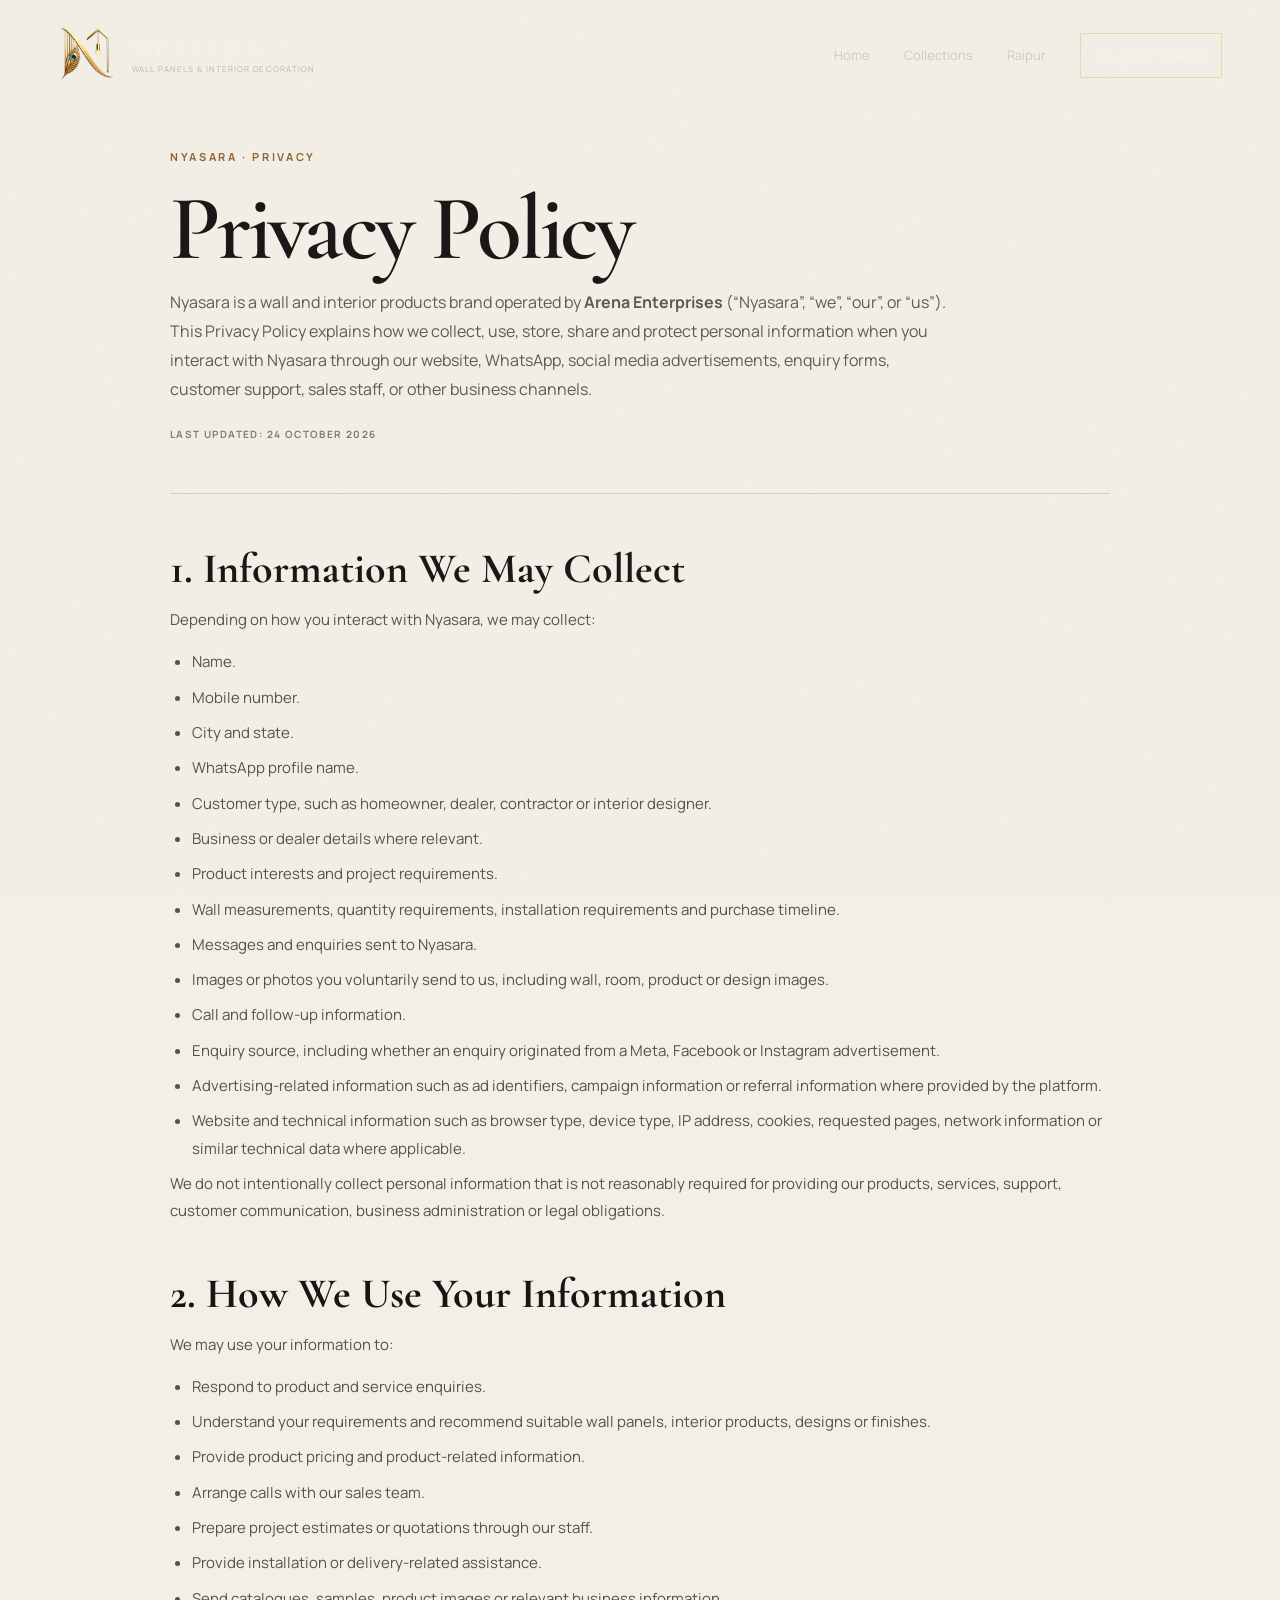
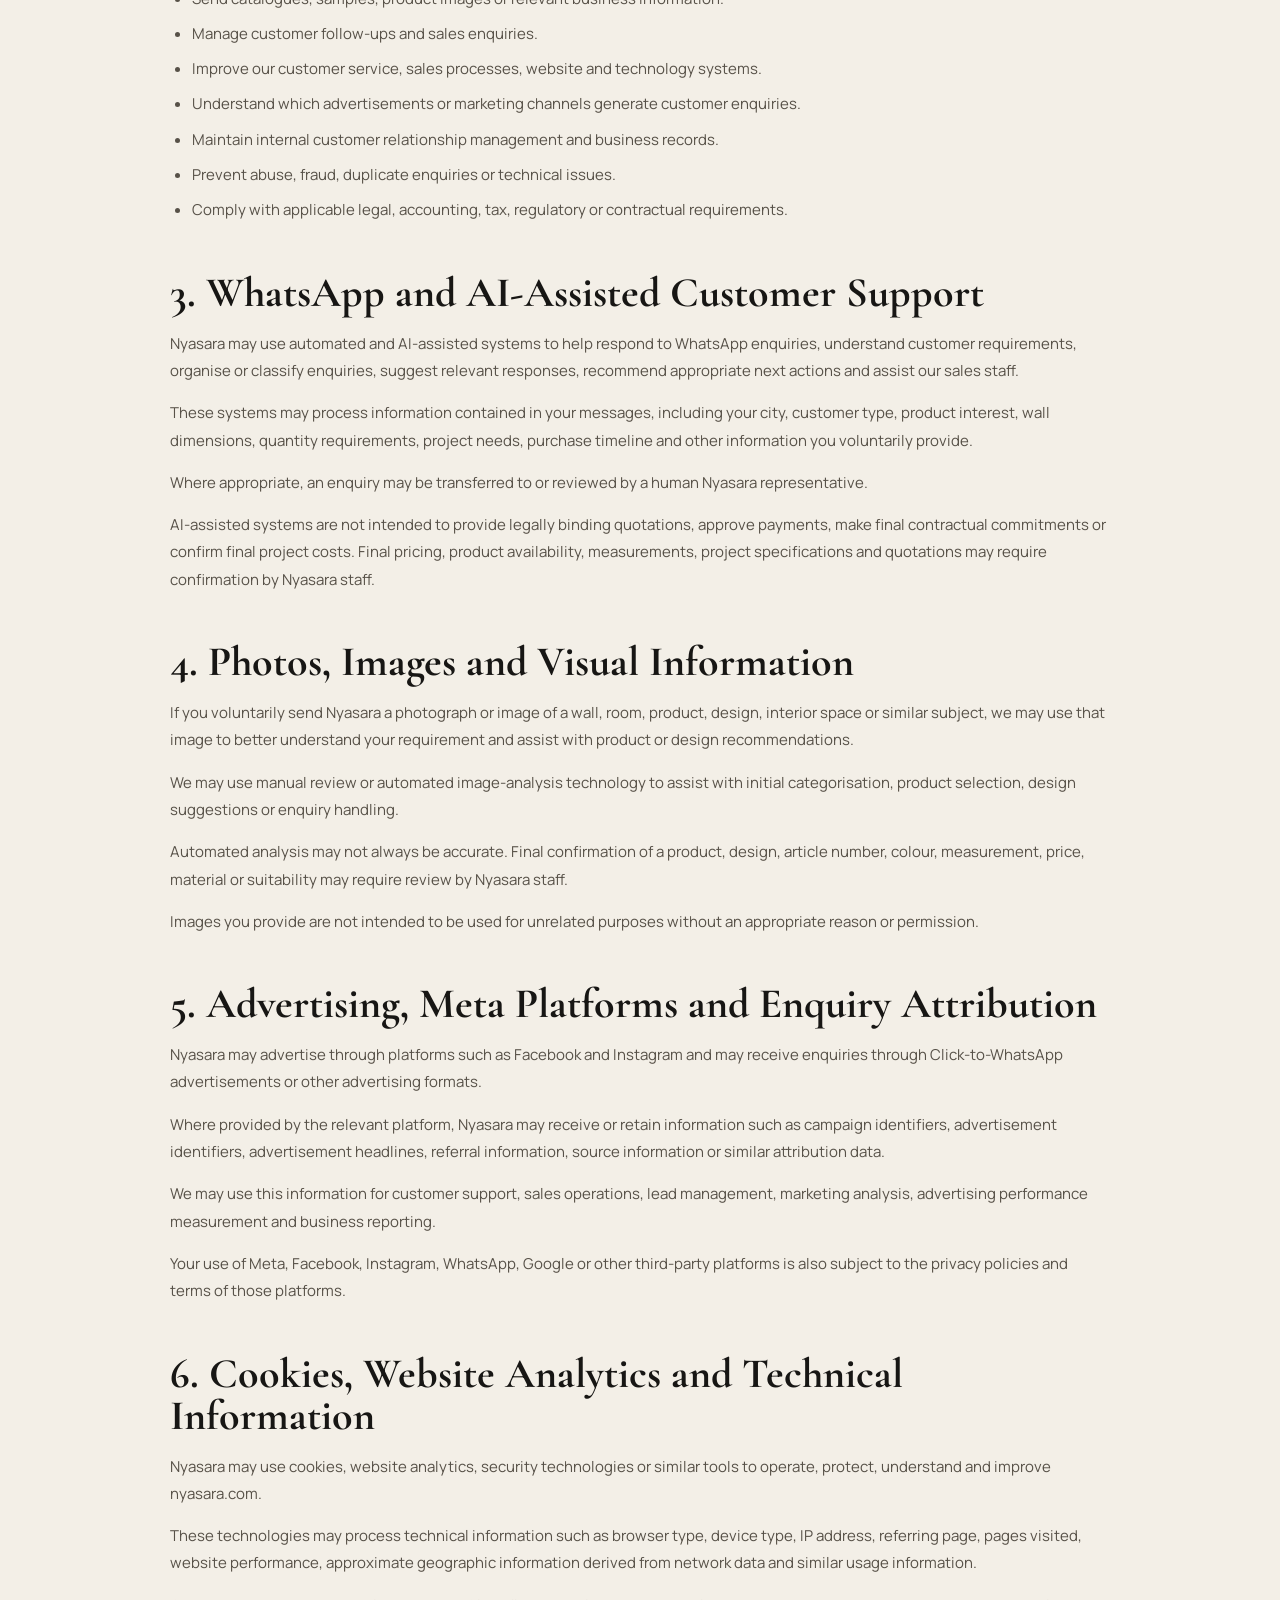
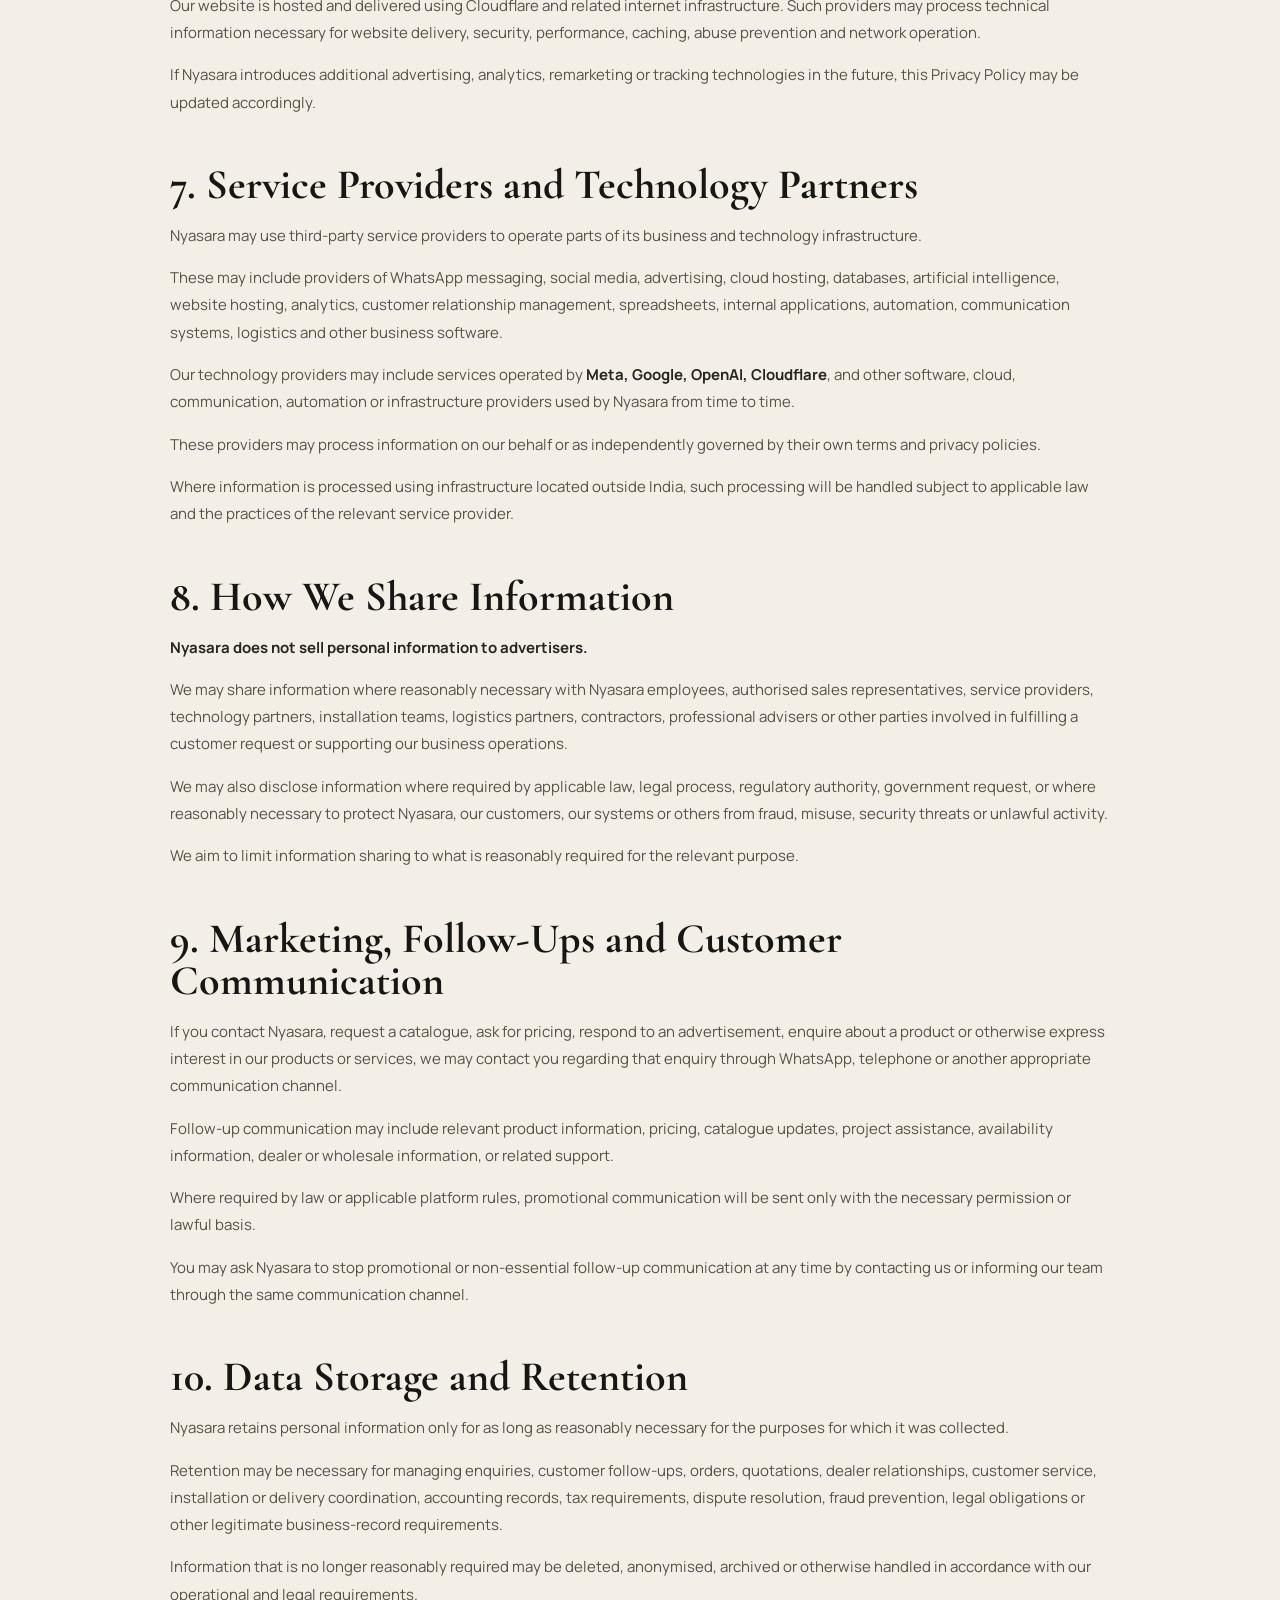
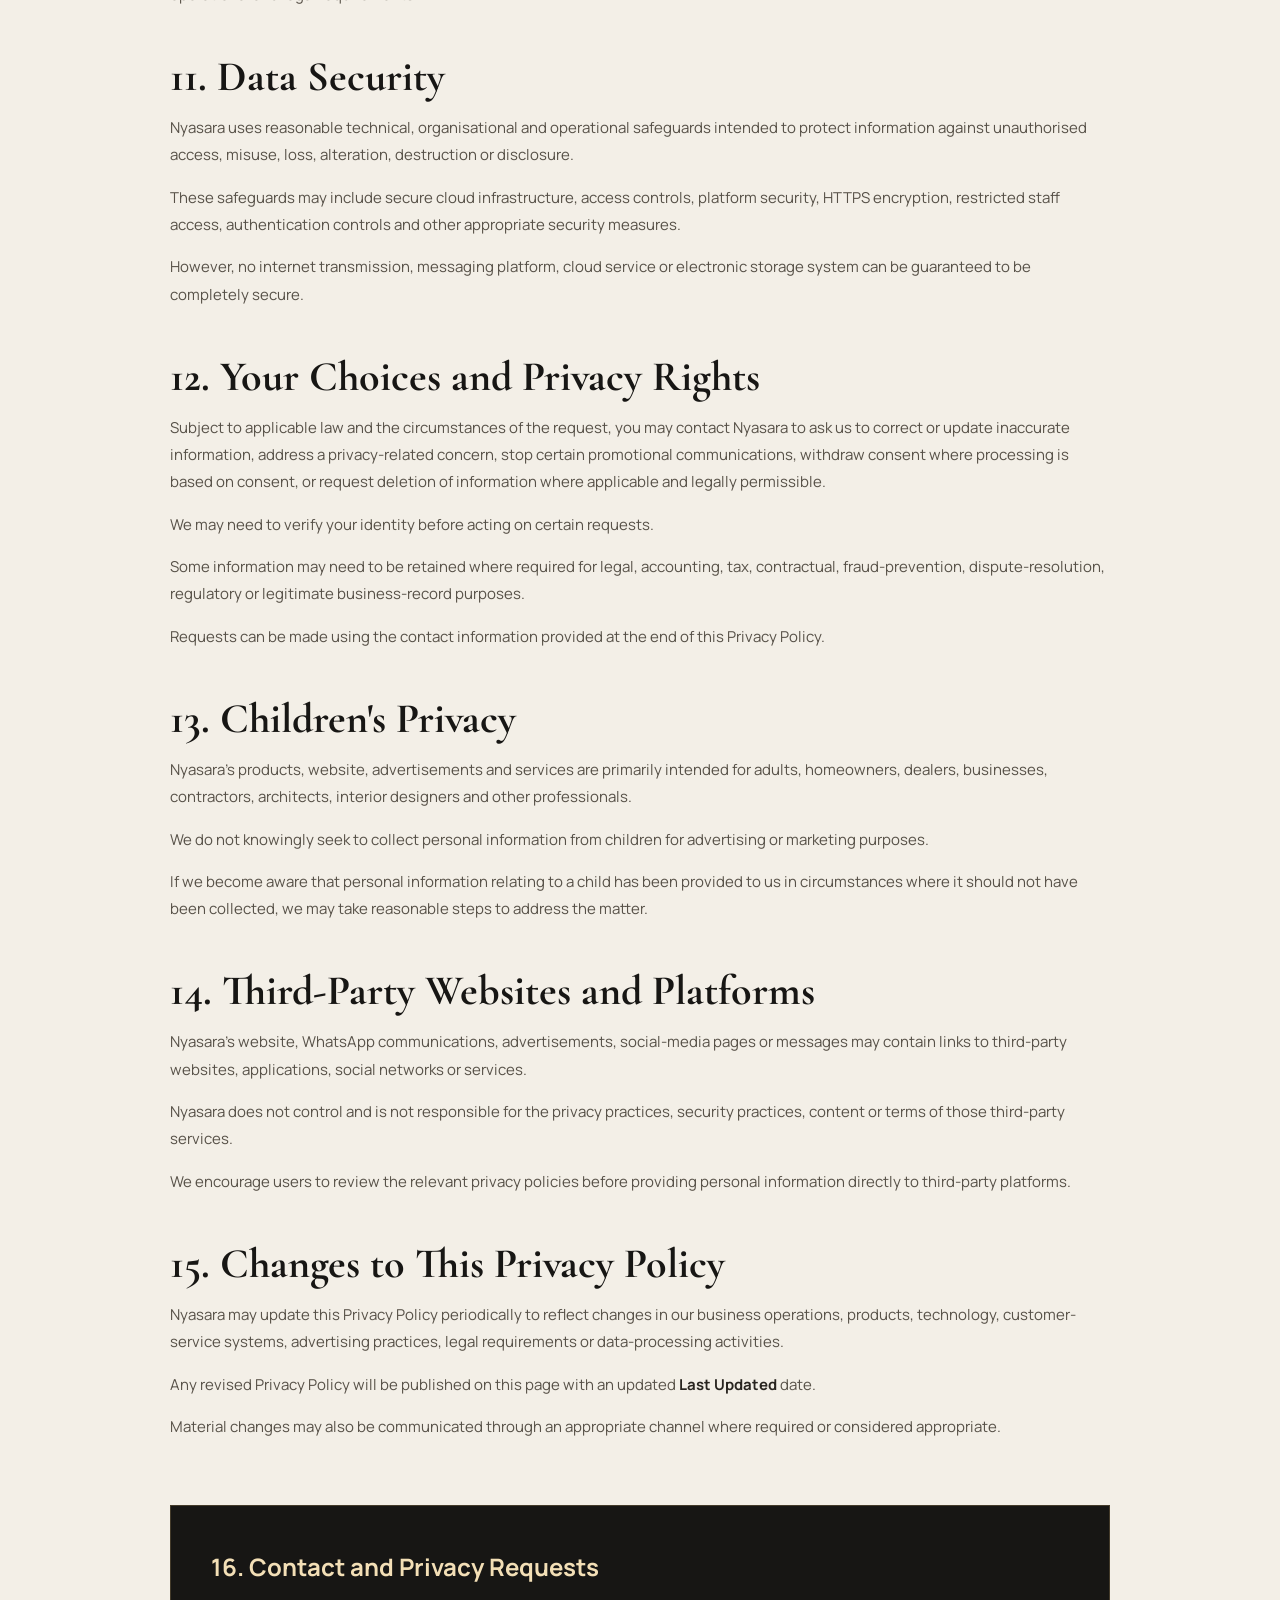
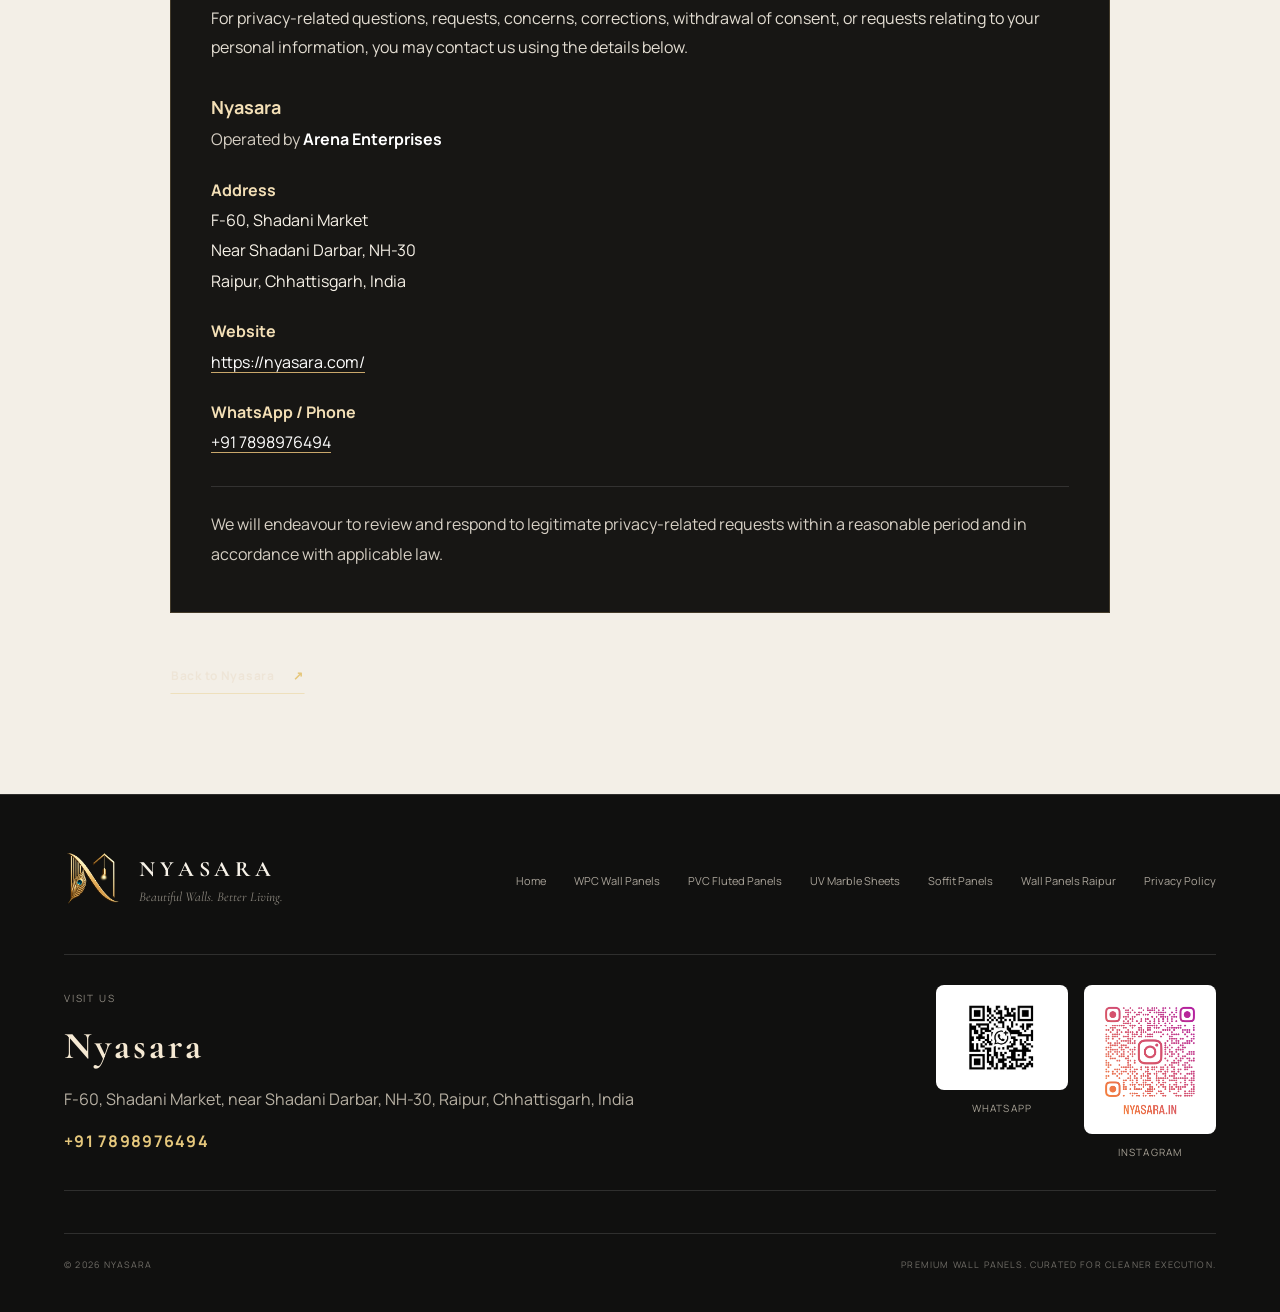
==== commit 7835a645: "Update index.html" ====
--- a/privacy-policy/index.html
+++ b/privacy-policy/index.html
@@ -568,37 +568,142 @@
         </p>
       </section>
 
-      <section class="privacy-section privacy-contact">
-        <h2>16. Contact and Privacy Requests</h2>
-        <p>
-          For privacy-related questions, requests, concerns, corrections,
-          withdrawal of consent or requests relating to your personal
-          information, you may contact:
-        </p>
-        <p>
-          <strong>Nyasara</strong><br>
-          Operated by <strong>Arena Enterprises</strong>
-        </p>
-        <p>
-          <strong>Address:</strong><br>
-          F-60, Shadani Market<br>
-          Near Shadani Darbar, NH-30<br>
-          Raipur, Chhattisgarh, India
-        </p>
-        <p>
-          <strong>Website:</strong>
-          <a href="https://nyasara.com/">https://nyasara.com/</a>
-        </p>
-        <p>
-          <strong>WhatsApp / Phone:</strong>
-          <a href="tel:+917898976494">+91 7898976494</a>
-        </p>
-        <p>
-          We will endeavour to review and respond to legitimate privacy-related
-          requests within a reasonable period and in accordance with applicable
-          law.
-        </p>
-      </section>
+ <section
+  class="policy-section"
+  style="
+    background:#171614;
+    color:#f7f2e8;
+    padding:42px 40px;
+    margin-top:65px;
+    border:1px solid rgba(201,167,107,0.25);
+  "
+>
+
+  <h2
+    style="
+      color:#f3dfb6;
+      margin-top:0;
+      margin-bottom:18px;
+    "
+  >
+    16. Contact and Privacy Requests
+  </h2>
+
+  <p
+    style="
+      color:#e3ddd2;
+      line-height:1.8;
+      margin-bottom:28px;
+    "
+  >
+    For privacy-related questions, requests, concerns, corrections,
+    withdrawal of consent, or requests relating to your personal
+    information, you may contact us using the details below.
+  </p>
+
+
+  <div style="line-height:1.9; color:#f7f2e8;">
+
+    <p style="margin-bottom:20px;">
+      <strong
+        style="
+          color:#f3dfb6;
+          font-size:18px;
+        "
+      >
+        Nyasara
+      </strong>
+      <br>
+
+      <span style="color:#d6cfc4;">
+        Operated by
+      </span>
+
+      <strong style="color:#ffffff;">
+        Arena Enterprises
+      </strong>
+    </p>
+
+
+    <p style="margin-bottom:20px;">
+
+      <strong style="color:#f3dfb6;">
+        Address
+      </strong>
+      <br>
+
+      <span style="color:#f7f2e8;">
+        F-60, Shadani Market<br>
+        Near Shadani Darbar, NH-30<br>
+        Raipur, Chhattisgarh, India
+      </span>
+
+    </p>
+
+
+    <p style="margin-bottom:20px;">
+
+      <strong style="color:#f3dfb6;">
+        Website
+      </strong>
+      <br>
+
+      <a
+        href="https://nyasara.com/"
+        style="
+          color:#ffffff;
+          text-decoration:underline;
+          text-decoration-color:#c9a76b;
+          text-underline-offset:4px;
+        "
+      >
+        https://nyasara.com/
+      </a>
+
+    </p>
+
+
+    <p style="margin-bottom:20px;">
+
+      <strong style="color:#f3dfb6;">
+        WhatsApp / Phone
+      </strong>
+      <br>
+
+      <a
+        href="https://wa.me/917898976494"
+        target="_blank"
+        rel="noopener noreferrer"
+        style="
+          color:#ffffff;
+          text-decoration:underline;
+          text-decoration-color:#c9a76b;
+          text-underline-offset:4px;
+        "
+      >
+        +91 7898976494
+      </a>
+
+    </p>
+
+
+    <p
+      style="
+        color:#d6cfc4;
+        border-top:1px solid rgba(255,255,255,0.12);
+        padding-top:22px;
+        margin-top:28px;
+        margin-bottom:0;
+      "
+    >
+      We will endeavour to review and respond to legitimate
+      privacy-related requests within a reasonable period and in
+      accordance with applicable law.
+    </p>
+
+  </div>
+
+</section>
 
       <div class="privacy-back">
         <a class="button button-text" href="/">
